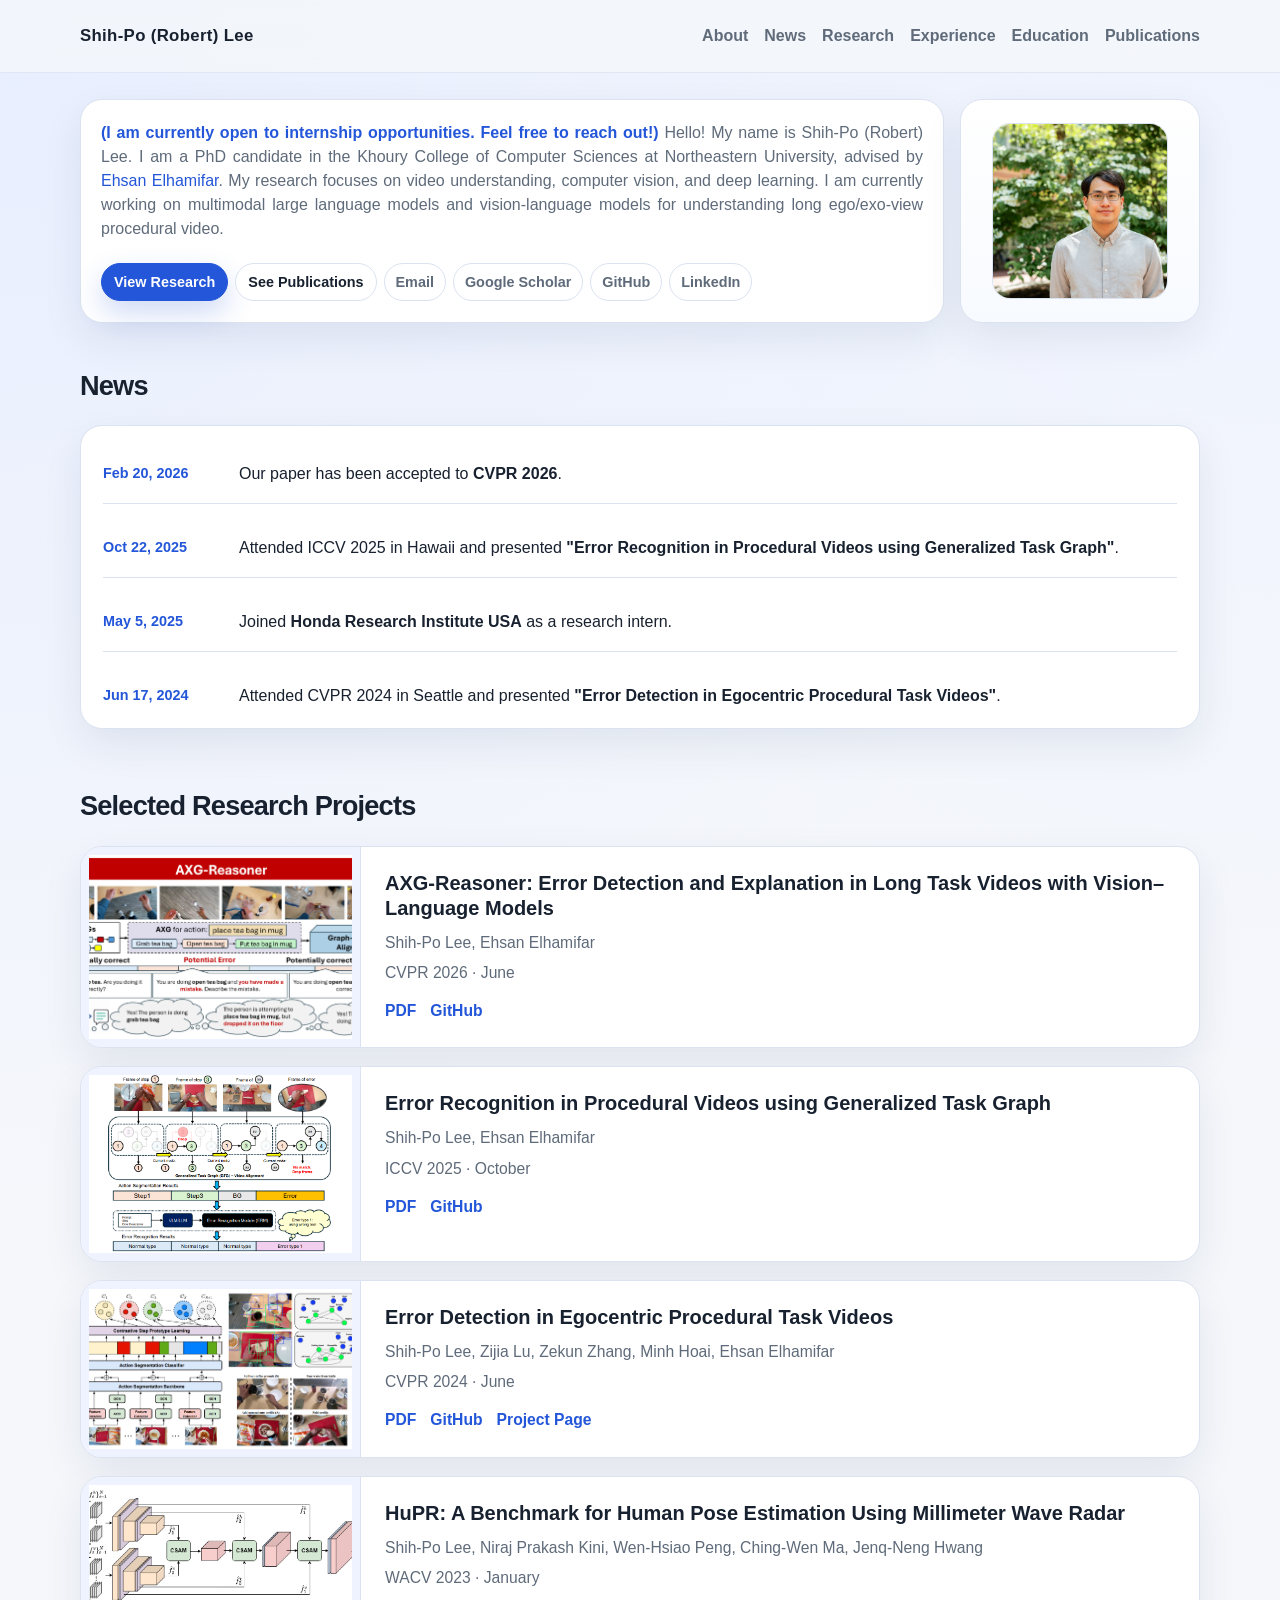
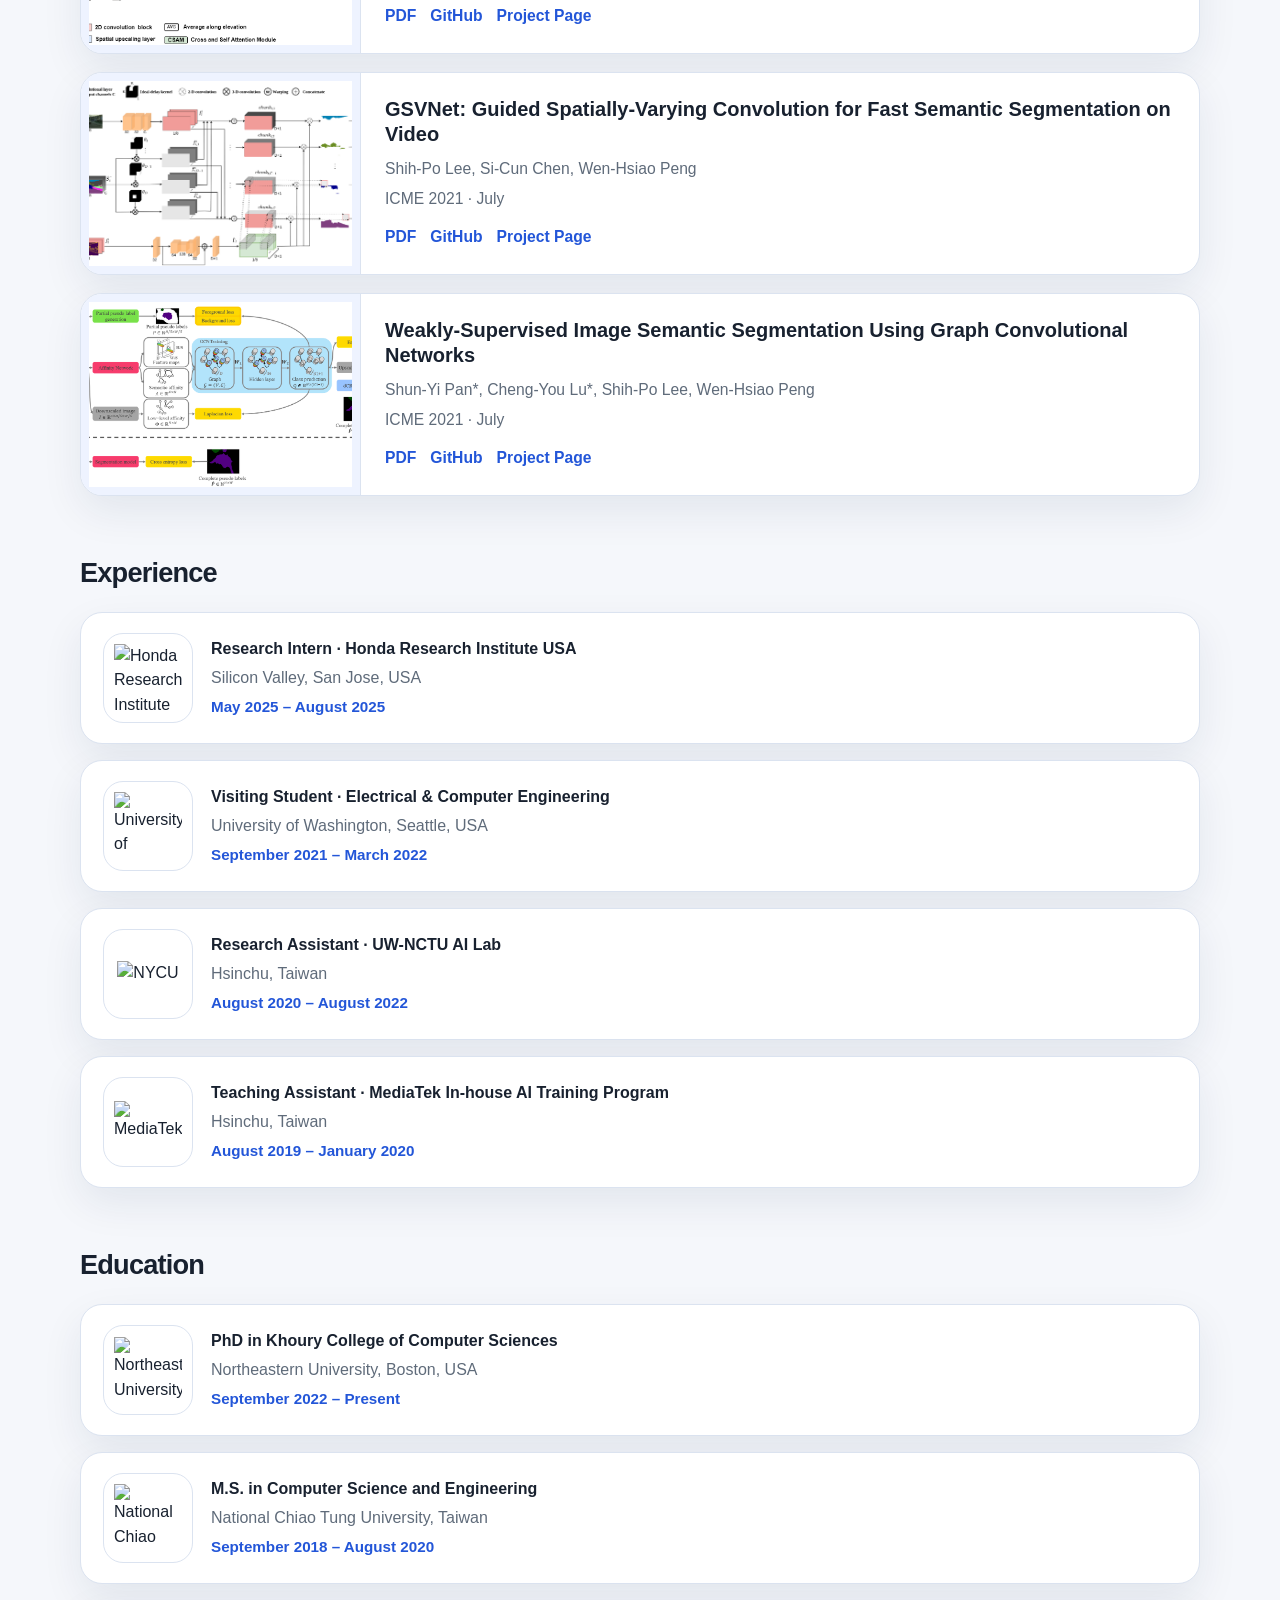
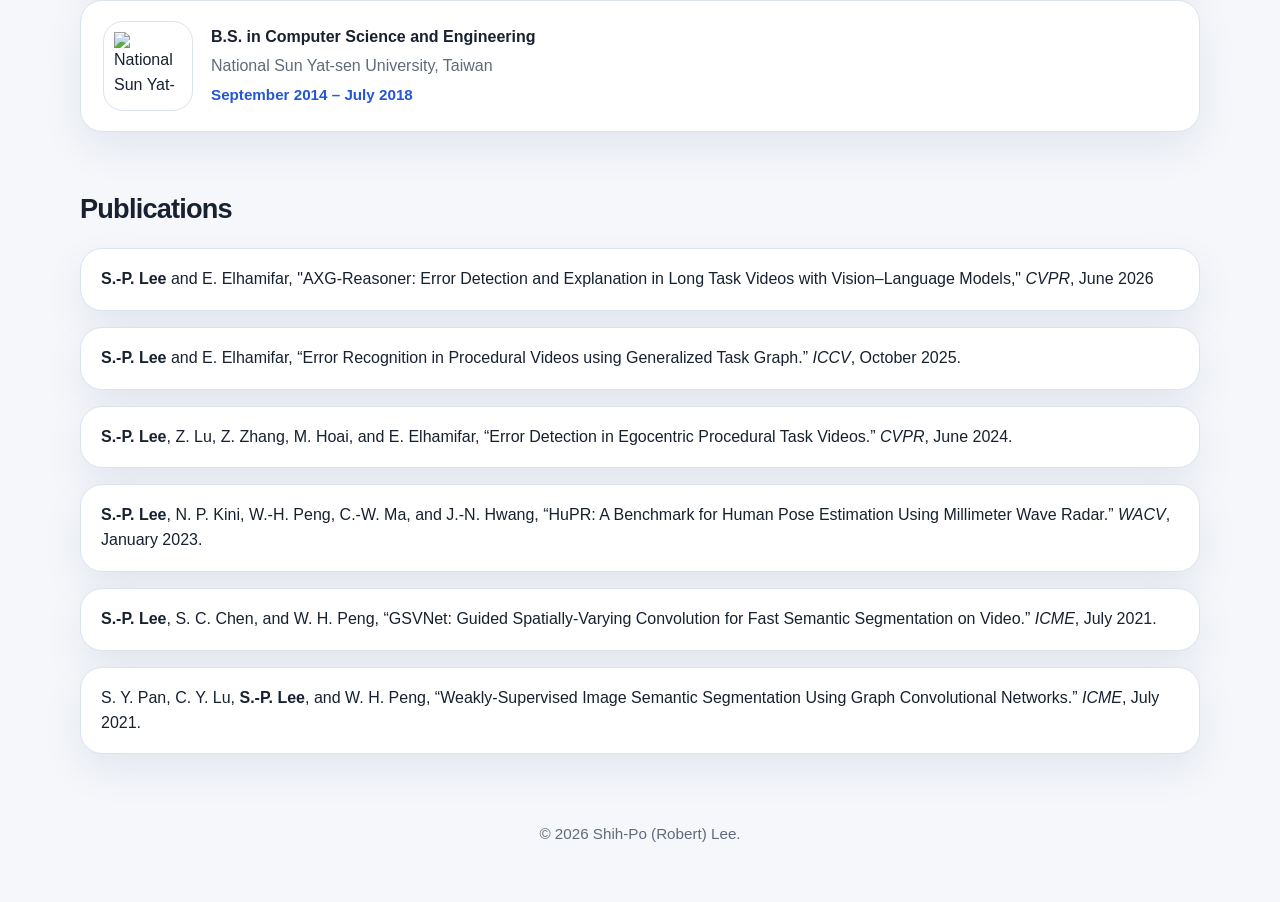
==== index.html @ df0412a2 "update" ====
<!DOCTYPE html>
<html lang="en">
<head>
  <meta charset="UTF-8" />
  <meta name="viewport" content="width=device-width, initial-scale=1.0" />
  <title>Shih-Po (Robert) Lee</title>
  <style>
    :root {
      --bg: #f5f7fb;
      --surface: #ffffff;
      --surface-2: #f0f4ff;
      --text: #18212f;
      --muted: #5f6b7a;
      --accent: #2356d8;
      --accent-soft: #dfe8ff;
      --border: #dbe3f0;
      --shadow: 0 16px 40px rgba(15, 37, 78, 0.08);
      --radius: 22px;
      --maxw: 1120px;
    }

    * { box-sizing: border-box; }

    html {
      scroll-behavior: smooth;
    }

    body {
      margin: 0;
      font-family: Inter, "Segoe UI", Roboto, Helvetica, Arial, sans-serif;
      color: var(--text);
      background:
        radial-gradient(circle at top left, #e7eeff 0, transparent 28%),
        radial-gradient(circle at top right, #eef3ff 0, transparent 25%),
        var(--bg);
      line-height: 1.55;
    }

    a {
      color: var(--accent);
      text-decoration: none;
    }

    a:hover {
      text-decoration: underline;
    }

    img {
      max-width: 100%;
      display: block;
    }

    .container {
      width: min(var(--maxw), calc(100% - 32px));
      margin: 0 auto;
    }

    .topbar {
      position: sticky;
      top: 0;
      z-index: 30;
      backdrop-filter: blur(14px);
      background: rgba(245, 247, 251, 0.82);
      border-bottom: 1px solid rgba(219, 227, 240, 0.8);
    }

    .nav {
      min-height: 72px;
      display: flex;
      align-items: center;
      justify-content: space-between;
      gap: 20px;
    }

    .brand {
      font-weight: 800;
      font-size: 1.05rem;
      letter-spacing: 0.02em;
    }

    .nav-links {
      display: flex;
      flex-wrap: wrap;
      gap: 16px;
    }

    .nav-links a {
      color: var(--muted);
      font-weight: 600;
      padding: 8px 0;
    }

    .hero {
      padding: 26px 0 14px;
    }

    .hero-grid {
      display: grid;
      grid-template-columns: minmax(0, 1fr) 240px;
      gap: 16px;
      align-items: stretch;
    }

    .hero-card,
    .panel,
    .timeline-item,
    .publication-item,
    .project-card {
      background: var(--surface);
      border: 1px solid var(--border);
      border-radius: var(--radius);
      box-shadow: var(--shadow);
    }

    .hero-card {
      padding: 18px 20px;
      min-height: 224px;
    }

    .intro-card {
      display: flex;
      flex-direction: column;
      justify-content: center;
    }

    .eyebrow {
      display: inline-flex;
      align-items: center;
      gap: 8px;
      background: var(--accent-soft);
      color: var(--accent);
      border-radius: 999px;
      padding: 8px 14px;
      font-size: 0.88rem;
      font-weight: 700;
      margin-bottom: 18px;
    }

    h1 {
      margin: 0 0 14px;
      font-size: clamp(2rem, 5vw, 3.4rem);
      line-height: 1.1;
      letter-spacing: -0.04em;
    }

    .subtitle {
      font-size: 1rem;
      color: var(--muted);
      margin: 0 0 12px;
      max-width: none;
      line-height: 1.5;
      text-align: justify;
      text-justify: inter-word;
      hyphens: auto;
    }

    .highlight {
      color: var(--accent);
      font-weight: 700;
    }

    .btn {
      display: inline-flex;
      align-items: center;
      justify-content: center;
      min-height: 36px;
      padding: 7px 12px;
      border-radius: 999px;
      font-size: 0.9rem;
      font-weight: 700;
      border: 1px solid var(--border);
      transition: transform 0.18s ease, box-shadow 0.18s ease;
    }

    .btn:hover {
      transform: translateY(-1px);
      text-decoration: none;
    }

    .btn-primary {
      background: var(--accent);
      color: #fff;
      border-color: var(--accent);
      box-shadow: 0 12px 28px rgba(35, 86, 216, 0.22);
    }

    .btn-secondary {
      background: #fff;
      color: var(--text);
    }

    .contact-row {
      display: flex;
      flex-wrap: wrap;
      align-items: center;
      gap: 7px;
      margin-top: 10px;
    }

    .chip {
      display: inline-flex;
      align-items: center;
      gap: 8px;
      min-height: 36px;
      padding: 7px 11px;
      background: #fff;
      border: 1px solid var(--border);
      border-radius: 999px;
      color: var(--muted);
      font-size: 0.9rem;
      font-weight: 600;
    }

    .profile-card {
      padding: 18px;
      display: flex;
      flex-direction: column;
      align-items: center;
      justify-content: center;
      gap: 0;
      height: 100%;
      background: linear-gradient(180deg, #ffffff 0%, #f7faff 100%);
    }

    .avatar-frame {
      width: 100%;
      max-width: 176px;
      aspect-ratio: 1 / 1;
      overflow: hidden;
      border-radius: 18px;
      border: 1px solid var(--border);
      margin: 0 auto;
      background: var(--surface-2);
    }

    .avatar-frame img {
      width: 100%;
      height: 100%;
      object-fit: cover;
    }

    .quick-facts {
      display: grid;
      grid-template-columns: 1fr 1fr;
      gap: 12px;
    }

    .fact {
      padding: 14px;
      border-radius: 16px;
      background: #fff;
      border: 1px solid var(--border);
      grid-column: span 2;
    }

    .fact-label {
      font-size: 0.8rem;
      text-transform: uppercase;
      letter-spacing: 0.08em;
      color: var(--muted);
      margin-bottom: 4px;
    }

    .fact-value {
      font-size: 0.98rem;
      font-weight: 700;
    }

    section {
      padding: 28px 0;
    }

    .section-head {
      display: flex;
      align-items: end;
      justify-content: space-between;
      gap: 18px;
      margin-bottom: 18px;
    }

    .section-head h2 {
      margin: 0;
      font-size: 1.7rem;
      letter-spacing: -0.03em;
    }

    .section-head p {
      margin: 6px 0 0;
      color: var(--muted);
    }

    .news-grid,
    .publication-list,
    .timeline {
      display: grid;
      gap: 16px;
    }

    .panel {
      padding: 20px 22px;
    }

    .news-item {
      display: grid;
      grid-template-columns: 120px 1fr;
      gap: 16px;
      align-items: start;
      padding: 16px 0;
      border-bottom: 1px solid var(--border);
    }

    .news-item:last-child {
      border-bottom: none;
      padding-bottom: 0;
    }

    .news-date {
      font-size: 0.9rem;
      font-weight: 800;
      color: var(--accent);
    }

    .news-text {
      color: var(--text);
    }

    .projects {
      display: grid;
      gap: 18px;
    }

    .project-card {
      overflow: hidden;
      display: grid;
      grid-template-columns: 280px 1fr;
    }

    .project-media {
      min-height: 100%;
      background: #eef3ff;
      border-right: 1px solid var(--border);
      padding: 8px;
    }

    .project-media img {
      width: 100%;
      height: 100%;
      object-fit: cover;
    }

    .project-body {
      padding: 24px;
    }

    .project-body h3 {
      margin: 0 0 10px;
      font-size: 1.25rem;
      line-height: 1.25;
    }

    .authors,
    .venue,
    .project-links {
      color: var(--muted);
      font-size: 0.98rem;
    }

    .authors {
      margin-bottom: 6px;
    }

    .venue {
      margin-bottom: 14px;
    }

    .project-links {
      display: flex;
      flex-wrap: wrap;
      gap: 14px;
      font-weight: 700;
    }

    .timeline-item {
      padding: 20px 22px;
      display: grid;
      grid-template-columns: 90px 1fr;
      gap: 18px;
      align-items: center;
    }

    .logo-wrap {
      width: 90px;
      height: 90px;
      border-radius: 20px;
      background: #fff;
      border: 1px solid var(--border);
      display: flex;
      align-items: center;
      justify-content: center;
      overflow: hidden;
      padding: 10px;
    }

    .logo-wrap img {
      max-width: 100%;
      max-height: 100%;
      object-fit: contain;
    }

    .timeline-role {
      font-weight: 800;
      margin-bottom: 4px;
    }

    .timeline-meta {
      color: var(--muted);
      margin-bottom: 4px;
    }

    .timeline-period {
      color: var(--accent);
      font-weight: 700;
      font-size: 0.95rem;
    }

    .publication-item {
      padding: 18px 20px;
    }

    .publication-item strong {
      color: var(--text);
    }

    footer {
      padding: 40px 0 56px;
      color: var(--muted);
      text-align: center;
      font-size: 0.95rem;
    }

    @media (max-width: 900px) {
      .hero-grid,
      .project-card {
        grid-template-columns: 1fr;
      }

      .profile-card {
        width: min(100%, 260px);
        justify-self: center;
      }

      .project-media {
        border-right: none;
        border-bottom: 1px solid var(--border);
        min-height: 220px;
      }
    }

    @media (max-width: 680px) {
      .nav {
        flex-direction: column;
        align-items: flex-start;
        padding: 14px 0;
      }

      .hero-card,
      .panel,
      .project-body,
      .timeline-item,
      .publication-item {
        padding: 18px;
      }

      .profile-card {
        padding: 12px;
      }

      .quick-facts {
        grid-template-columns: 1fr;
      }

      .news-item,
      .timeline-item {
        grid-template-columns: 1fr;
      }

      .logo-wrap {
        width: 76px;
        height: 76px;
      }
    }
  </style>
</head>
<body>
  <header class="topbar">
    <div class="container nav">
      <div class="brand">Shih-Po (Robert) Lee</div>
      <nav class="nav-links">
        <a href="#about">About</a>
        <a href="#news">News</a>
        <a href="#research">Research</a>
        <a href="#experience">Experience</a>
        <a href="#education">Education</a>
        <a href="#publications">Publications</a>
      </nav>
    </div>
  </header>

  <main>
    <section id="about" class="hero">
      <div class="container hero-grid">
        <div class="hero-card intro-card">
          <!-- <div class="eyebrow">PhD Candidate · Northeastern University</div> -->
          <!-- <h1>Video Understanding, Procedural Reasoning, and Vision-Language Learning</h1> -->
          <p class="subtitle">
            <span class="highlight">(I am currently open to internship opportunities. Feel free to reach out!)</span> Hello! My name is Shih-Po (Robert) Lee. I am a PhD candidate in the Khoury College of Computer Sciences at Northeastern University, advised by
            <a href="https://www.khoury.northeastern.edu/home/eelhami/" target="_blank" rel="https://scholar.google.com/citations?user=cpgUf6wAAAAJ&hl=en">Ehsan Elhamifar</a>.
            My research focuses on video understanding, computer vision, and deep learning. I am currently working on multimodal large language models and vision-language models for understanding long ego/exo-view procedural video.
          </p>
          <div class="contact-row">
            <a class="btn btn-primary" href="#research">View Research</a>
            <a class="btn btn-secondary" href="#publications">See Publications</a>
            <a class="chip" href="mailto:lee.shih@northeastern.edu">Email</a>
            <a class="chip" href="https://scholar.google.com.tw/citations?user=evmoWxUAAAAJ&hl=zh-TW" target="_blank" rel="noreferrer">Google Scholar</a>
            <a class="chip" href="https://github.com/robert80203" target="_blank" rel="noreferrer">GitHub</a>
            <a class="chip" href="https://www.linkedin.com/in/shih-po-lee-9554b423a/" target="_blank" rel="noreferrer">LinkedIn</a>
          </div>
        </div>

        <aside class="hero-card profile-card">
          <div class="avatar-frame">
            <img src="figures/img.jpg" alt="Portrait of Shih-Po Lee" />
          </div>
        </aside>
      </div>
    </section>

    <section id="news">
      <div class="container">
        <div class="section-head">
          <div>
            <h2>News</h2>
            <!-- <p>Recent milestones, talks, and research updates.</p> -->
          </div>
        </div>
        <div class="panel news-grid">
          <div class="news-item">
            <div class="news-date">Feb 20, 2026</div>
            <div class="news-text">Our paper has been accepted to <strong>CVPR 2026</strong>.</div>
          </div>
          <div class="news-item">
            <div class="news-date">Oct 22, 2025</div>
            <div class="news-text">Attended ICCV 2025 in Hawaii and presented <strong>"Error Recognition in Procedural Videos using Generalized Task Graph"</strong>.</div>
          </div>
          <div class="news-item">
            <div class="news-date">May 5, 2025</div>
            <div class="news-text">Joined <strong>Honda Research Institute USA</strong> as a research intern.</div>
          </div>
          <div class="news-item">
            <div class="news-date">Jun 17, 2024</div>
            <div class="news-text">Attended CVPR 2024 in Seattle and presented <strong>"Error Detection in Egocentric Procedural Task Videos"</strong>.</div>
          </div>
        </div>
      </div>
    </section>

    <section id="research">
      <div class="container">
        <div class="section-head">
          <div>
            <h2>Selected Research Projects</h2>
            <!-- <p>A cleaner card-based layout that gives each project more visual hierarchy.</p> -->
          </div>
        </div>

        <div class="projects">
          <article class="project-card">
            <div class="project-media"><img src="figures/AXG-Reasoner.png" alt="AXG-Reasoner teaser" /></div>
            <div class="project-body">
              <h3>AXG-Reasoner: Error Detection and Explanation in Long Task Videos with Vision–Language Models</h3>
              <div class="authors">Shih-Po Lee, Ehsan Elhamifar</div>
              <div class="venue">CVPR 2026 · June</div>
              <div class="project-links">
                <a href="#" target="_blank" rel="noreferrer">PDF</a>
                <a href="#" target="_blank" rel="https://github.com/robert80203/AXG-Reasoner">GitHub</a>
              </div>
            </div>
          </article>
          <article class="project-card">
            <div class="project-media"><img src="figures/GTG2Vid.png" alt="GTG2Vid teaser" /></div>
            <div class="project-body">
              <h3>Error Recognition in Procedural Videos using Generalized Task Graph</h3>
              <div class="authors">Shih-Po Lee, Ehsan Elhamifar</div>
              <div class="venue">ICCV 2025 · October</div>
              <div class="project-links">
                <a href="https://openaccess.thecvf.com/content/ICCV2025/papers/Lee_Error_Recognition_in_Procedural_Videos_using_Generalized_Task_Graph_ICCV_2025_paper.pdf" target="_blank" rel="noreferrer">PDF</a>
                <a href="https://github.com/robert80203/GTG2Vid" target="_blank" rel="noreferrer">GitHub</a>
              </div>
            </div>
          </article>

          <article class="project-card">
            <div class="project-media"><img src="figures/EgoPER.png" alt="EgoPER teaser" /></div>
            <div class="project-body">
              <h3>Error Detection in Egocentric Procedural Task Videos</h3>
              <div class="authors">Shih-Po Lee, Zijia Lu, Zekun Zhang, Minh Hoai, Ehsan Elhamifar</div>
              <div class="venue">CVPR 2024 · June</div>
              <div class="project-links">
                <a href="https://openaccess.thecvf.com/content/CVPR2024/papers/Lee_Error_Detection_in_Egocentric_Procedural_Task_Videos_CVPR_2024_paper.pdf" target="_blank" rel="noreferrer">PDF</a>
                <a href="https://github.com/robert80203/EgoPER_official" target="_blank" rel="noreferrer">GitHub</a>
                <a href="https://www.khoury.northeastern.edu/home/eelhami/egoper.htm" target="_blank" rel="noreferrer">Project Page</a>
              </div>
            </div>
          </article>

          <article class="project-card">
            <div class="project-media"><img src="figures/mmWave_model.png" alt="HuPR teaser" /></div>
            <div class="project-body">
              <h3>HuPR: A Benchmark for Human Pose Estimation Using Millimeter Wave Radar</h3>
              <div class="authors">Shih-Po Lee, Niraj Prakash Kini, Wen-Hsiao Peng, Ching-Wen Ma, Jenq-Neng Hwang</div>
              <div class="venue">WACV 2023 · January</div>
              <div class="project-links">
                <a href="https://arxiv.org/abs/2210.12564" target="_blank" rel="noreferrer">PDF</a>
                <a href="https://github.com/robert80203/HuPR-A-Benchmark-for-Human-Pose-Estimation-Using-Millimeter-Wave-Radar" target="_blank" rel="noreferrer">GitHub</a>
                <a href="https://mapl.cs.nycu.edu.tw/HuPR/" target="_blank" rel="noreferrer">Project Page</a>
              </div>
            </div>
          </article>

          <article class="project-card">
            <div class="project-media"><img src="figures/GSVNet.png" alt="GSVNet teaser" /></div>
            <div class="project-body">
              <h3>GSVNet: Guided Spatially-Varying Convolution for Fast Semantic Segmentation on Video</h3>
              <div class="authors">Shih-Po Lee, Si-Cun Chen, Wen-Hsiao Peng</div>
              <div class="venue">ICME 2021 · July</div>
              <div class="project-links">
                <a href="https://arxiv.org/abs/2103.08834" target="_blank" rel="noreferrer">PDF</a>
                <a href="https://github.com/robert80203/GSVNet" target="_blank" rel="noreferrer">GitHub</a>
                <a href="https://mapl.cs.nycu.edu.tw/GSVNet/" target="_blank" rel="noreferrer">Project Page</a>
              </div>
            </div>
          </article>

          <article class="project-card">
            <div class="project-media"><img src="figures/WSGCN.png" alt="WSGCN teaser" /></div>
            <div class="project-body">
              <h3>Weakly-Supervised Image Semantic Segmentation Using Graph Convolutional Networks</h3>
              <div class="authors">Shun-Yi Pan*, Cheng-You Lu*, Shih-Po Lee, Wen-Hsiao Peng</div>
              <div class="venue">ICME 2021 · July</div>
              <div class="project-links">
                <a href="https://arxiv.org/abs/2103.16762" target="_blank" rel="noreferrer">PDF</a>
                <a href="https://github.com/Xavier-Pan/WSGCN" target="_blank" rel="noreferrer">GitHub</a>
                <a href="https://mapl.cs.nycu.edu.tw/WSGCN/" target="_blank" rel="noreferrer">Project Page</a>
              </div>
            </div>
          </article>
        </div>
      </div>
    </section>

    <section id="experience">
      <div class="container">
        <div class="section-head">
          <div>
            <h2>Experience</h2>
            <!-- <p>A timeline-style structure is easier to scan than a dense table.</p> -->
          </div>
        </div>
        <div class="timeline">
          <div class="timeline-item">
            <div class="logo-wrap"><img src="https://usa.honda-ri.com/o/liferay-hri-theme/images/honda-main-logo.png" alt="Honda Research Institute" /></div>
            <div>
              <div class="timeline-role">Research Intern · Honda Research Institute USA</div>
              <div class="timeline-meta">Silicon Valley, San Jose, USA</div>
              <div class="timeline-period">May 2025 – August 2025</div>
            </div>
          </div>
          <div class="timeline-item">
            <div class="logo-wrap"><img src="https://uw-s3-cdn.s3.us-west-2.amazonaws.com/wp-content/uploads/sites/230/2023/04/02134421/Signature_Stacked_Purple_Hex.png" alt="University of Washington" /></div>
            <div>
              <div class="timeline-role">Visiting Student · Electrical &amp; Computer Engineering</div>
              <div class="timeline-meta">University of Washington, Seattle, USA</div>
              <div class="timeline-period">September 2021 – March 2022</div>
            </div>
          </div>
          <div class="timeline-item">
            <div class="logo-wrap"><img src="https://www.nycu.edu.tw/userfiles/nycuch/images/20230915165412300.png" alt="NYCU" /></div>
            <div>
              <div class="timeline-role">Research Assistant · UW-NCTU AI Lab</div>
              <div class="timeline-meta">Hsinchu, Taiwan</div>
              <div class="timeline-period">August 2020 – August 2022</div>
            </div>
          </div>
          <div class="timeline-item">
            <div class="logo-wrap"><img src="https://cdn-www.mediatek.com/page/PRIMARY-MASTER-LOGO_EN_CMYK_ORANGE.png" alt="MediaTek" /></div>
            <div>
              <div class="timeline-role">Teaching Assistant · MediaTek In-house AI Training Program</div>
              <div class="timeline-meta">Hsinchu, Taiwan</div>
              <div class="timeline-period">August 2019 – January 2020</div>
            </div>
          </div>
        </div>
      </div>
    </section>

    <section id="education">
      <div class="container">
        <div class="section-head">
          <div>
            <h2>Education</h2>
            <!-- <p>Consistent card styling keeps the page visually unified.</p> -->
          </div>
        </div>
        <div class="timeline">
          <div class="timeline-item">
            <div class="logo-wrap"><img src="https://brand.northeastern.edu/wp-content/uploads/2022/06/ac-grid-4-red-1.svg" alt="Northeastern University" /></div>
            <div>
              <div class="timeline-role">PhD in Khoury College of Computer Sciences</div>
              <div class="timeline-meta">Northeastern University, Boston, USA</div>
              <div class="timeline-period">September 2022 – Present</div>
            </div>
          </div>
          <div class="timeline-item">
            <div class="logo-wrap"><img src="https://www.nycu.edu.tw/userfiles/nycuch/images/20230915165412300.png" alt="National Chiao Tung University" /></div>
            <div>
              <div class="timeline-role">M.S. in Computer Science and Engineering</div>
              <div class="timeline-meta">National Chiao Tung University, Taiwan</div>
              <div class="timeline-period">September 2018 – August 2020</div>
            </div>
          </div>
          <div class="timeline-item">
            <div class="logo-wrap"><img src="https://www.nsysu.edu.tw/var/file/0/1000/img/80/213315840.svg" alt="National Sun Yat-sen University" /></div>
            <div>
              <div class="timeline-role">B.S. in Computer Science and Engineering</div>
              <div class="timeline-meta">National Sun Yat-sen University, Taiwan</div>
              <div class="timeline-period">September 2014 – July 2018</div>
            </div>
          </div>
        </div>
      </div>
    </section>

    <section id="publications">
      <div class="container">
        <div class="section-head">
          <div>
            <h2>Publications</h2>
            <!-- <p>A publication list with card separation improves readability.</p> -->
          </div>
        </div>
        <div class="publication-list">
          <div class="publication-item"><strong>S.-P. Lee</strong> and E. Elhamifar, "AXG-Reasoner: Error Detection and Explanation in Long Task Videos with Vision–Language Models," <em>CVPR</em>, June 2026</div>
          <div class="publication-item"><strong>S.-P. Lee</strong> and E. Elhamifar, “Error Recognition in Procedural Videos using Generalized Task Graph.” <em>ICCV</em>, October 2025.</div>
          <div class="publication-item"><strong>S.-P. Lee</strong>, Z. Lu, Z. Zhang, M. Hoai, and E. Elhamifar, “Error Detection in Egocentric Procedural Task Videos.” <em>CVPR</em>, June 2024.</div>
          <div class="publication-item"><strong>S.-P. Lee</strong>, N. P. Kini, W.-H. Peng, C.-W. Ma, and J.-N. Hwang, “HuPR: A Benchmark for Human Pose Estimation Using Millimeter Wave Radar.” <em>WACV</em>, January 2023.</div>
          <div class="publication-item"><strong>S.-P. Lee</strong>, S. C. Chen, and W. H. Peng, “GSVNet: Guided Spatially-Varying Convolution for Fast Semantic Segmentation on Video.” <em>ICME</em>, July 2021.</div>
          <div class="publication-item">S. Y. Pan, C. Y. Lu, <strong>S.-P. Lee</strong>, and W. H. Peng, “Weakly-Supervised Image Semantic Segmentation Using Graph Convolutional Networks.” <em>ICME</em>, July 2021.</div>
        </div>
      </div>
    </section>
  </main>

  <footer>
    © 2026 Shih-Po (Robert) Lee.
  </footer>
</body>
</html>
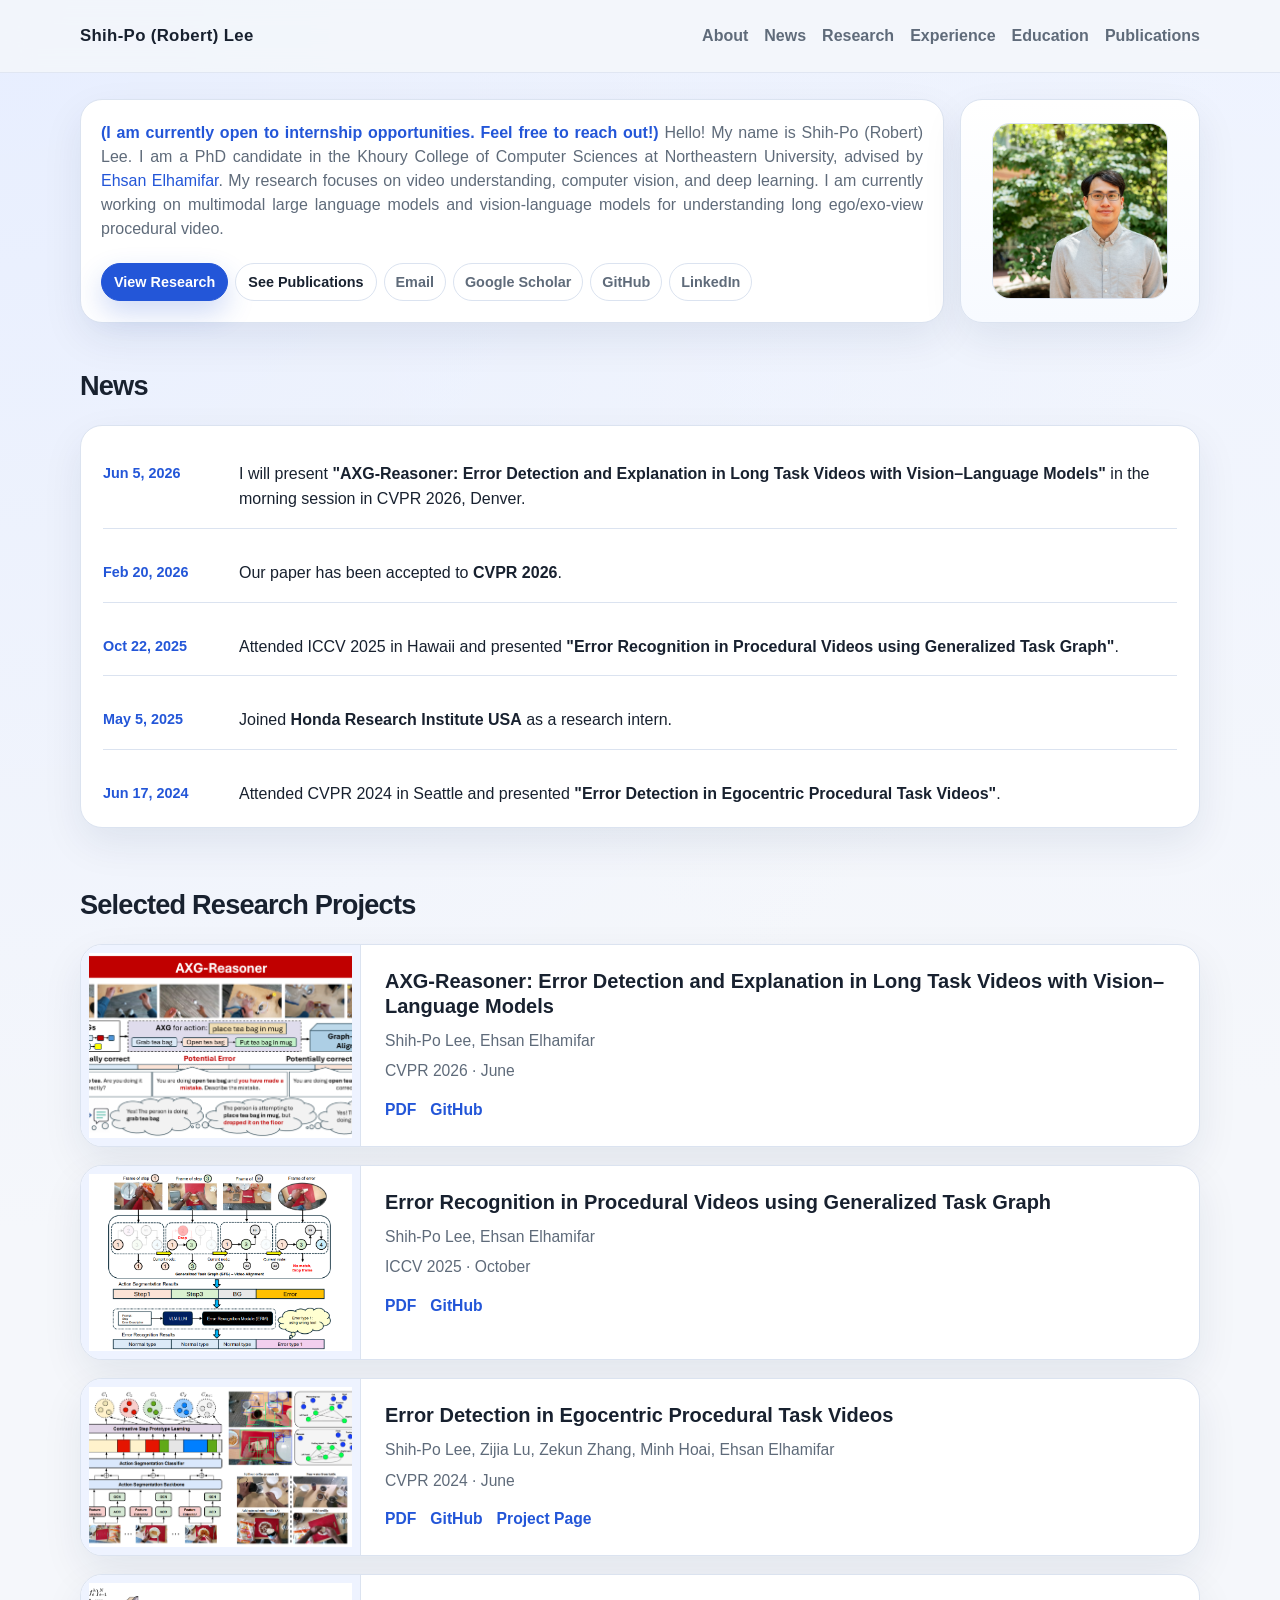
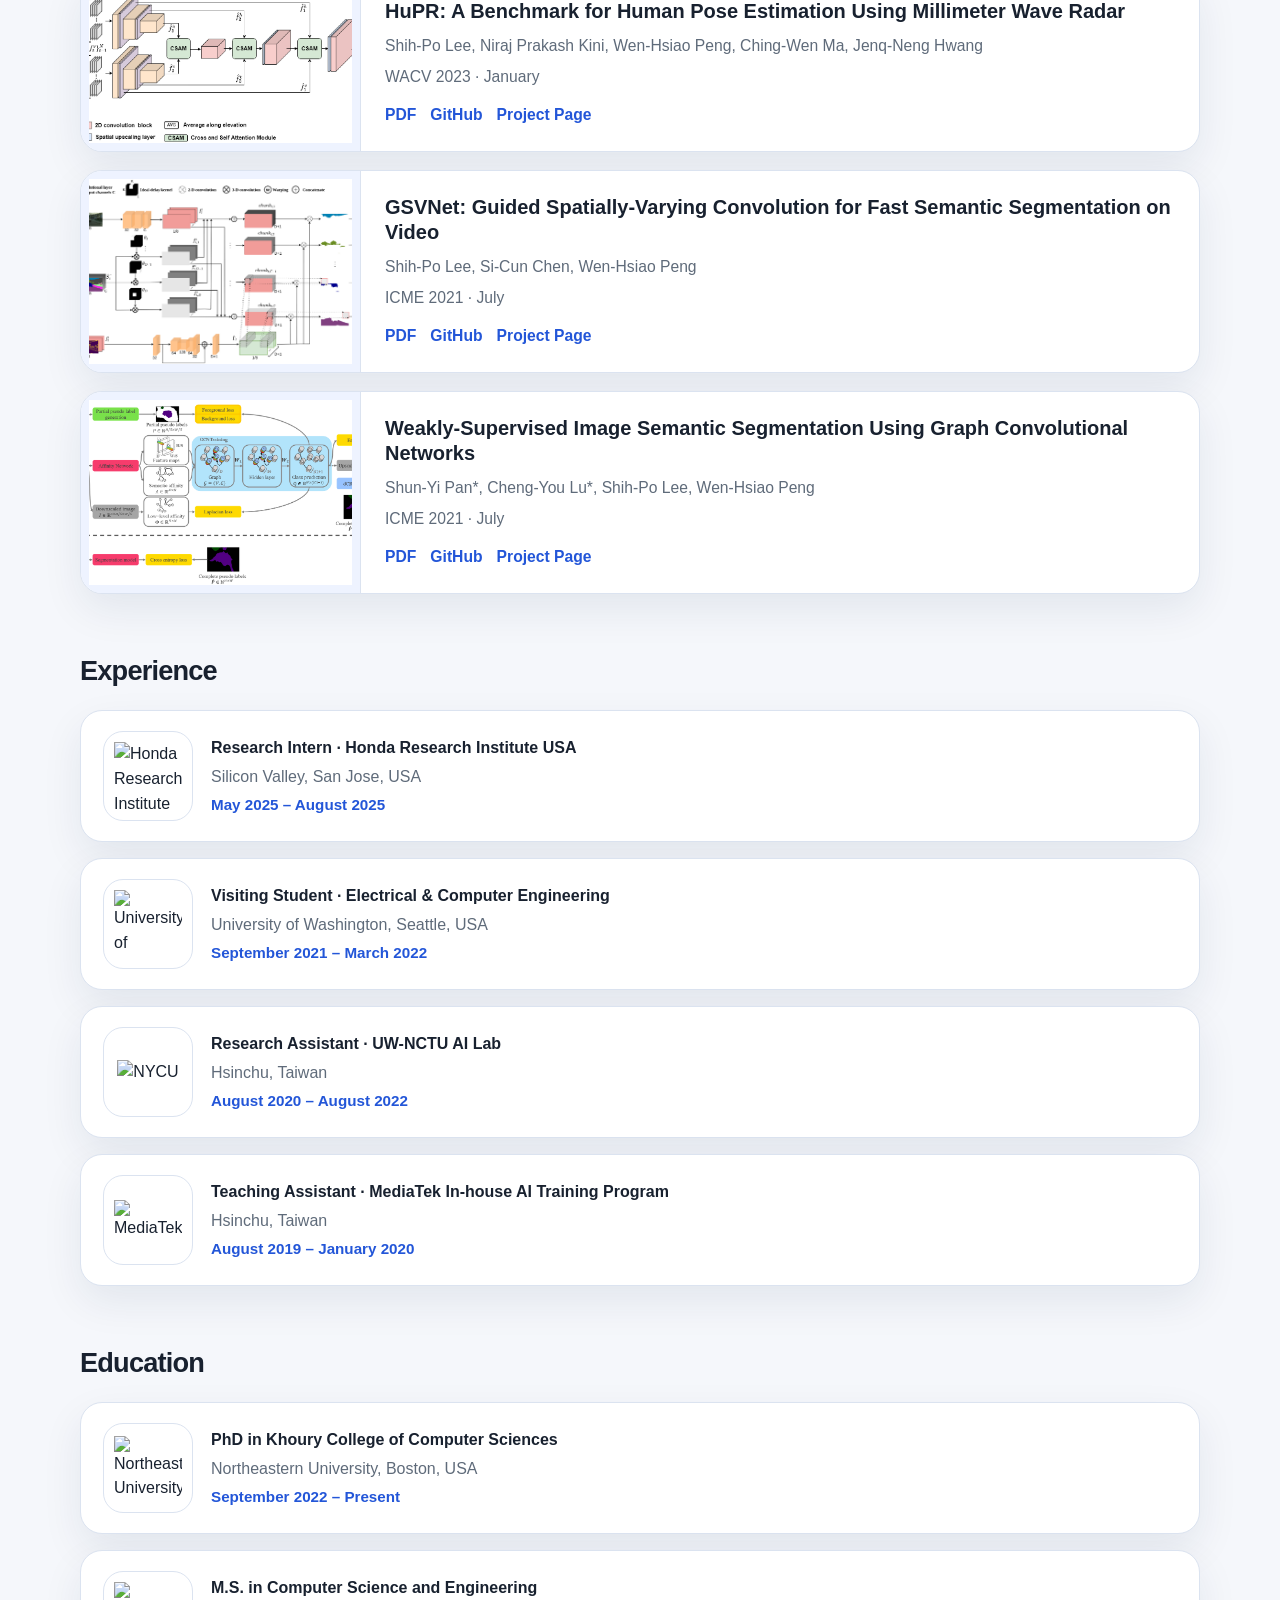
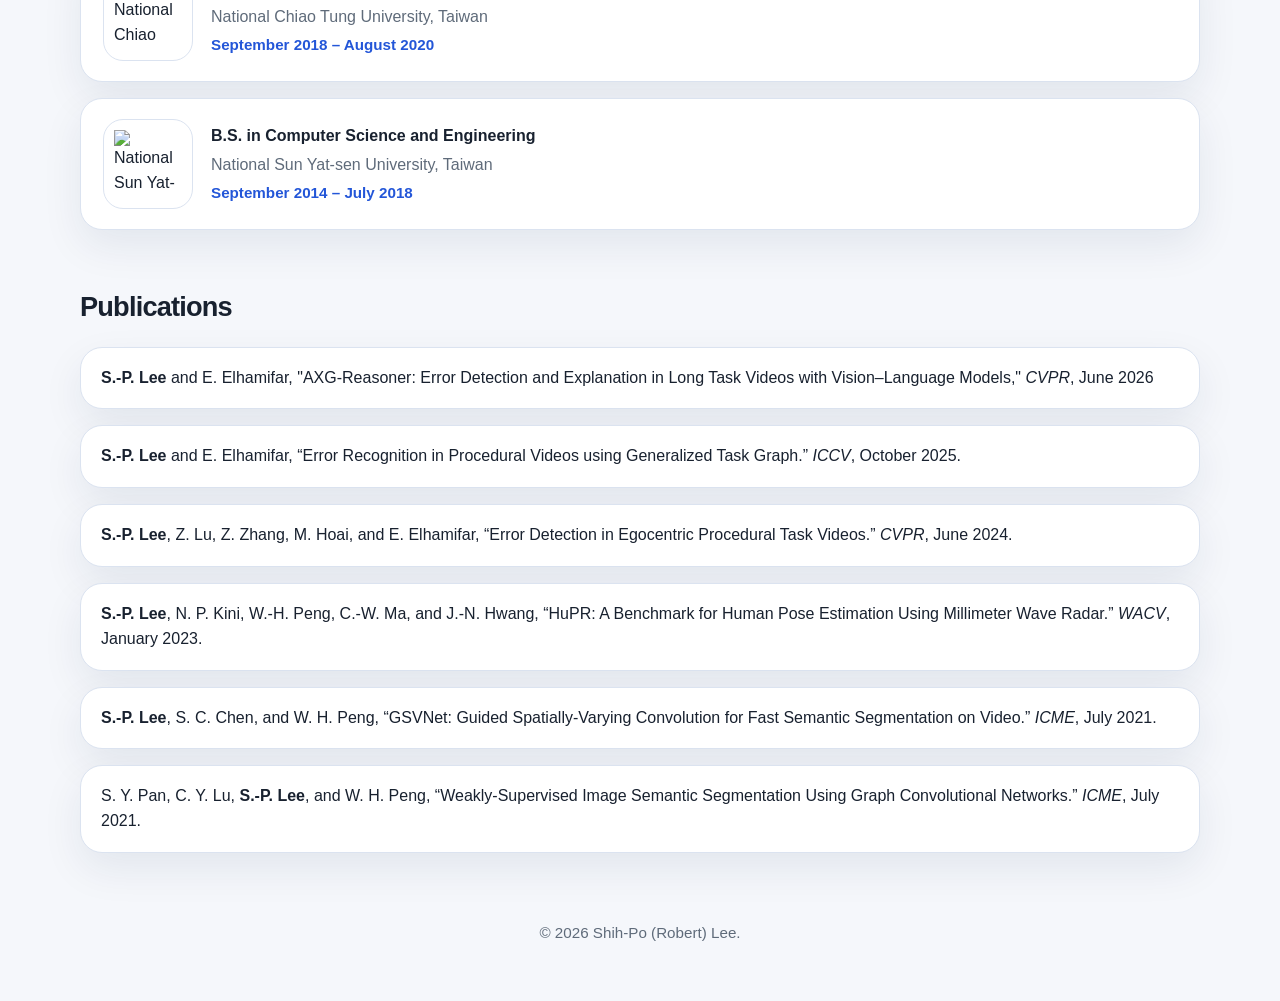
==== commit 47075b7d: "update" ====
--- a/index.html
+++ b/index.html
@@ -545,6 +545,10 @@
         </div>
         <div class="panel news-grid">
           <div class="news-item">
+            <div class="news-date">Jun 5, 2026</div>
+            <div class="news-text">I will present <strong>"AXG-Reasoner: Error Detection and Explanation in Long Task Videos with Vision–Language Models"</strong> in the morning session in CVPR 2026, Denver.</div>
+          </div>
+          <div class="news-item">
             <div class="news-date">Feb 20, 2026</div>
             <div class="news-text">Our paper has been accepted to <strong>CVPR 2026</strong>.</div>
           </div>
@@ -582,7 +586,7 @@
               <div class="venue">CVPR 2026 · June</div>
               <div class="project-links">
                 <a href="#" target="_blank" rel="noreferrer">PDF</a>
-                <a href="#" target="_blank" rel="https://github.com/robert80203/AXG-Reasoner">GitHub</a>
+                <a href="https://github.com/robert80203/AXG-Reasoner" target="_blank" rel="noreferrer">GitHub</a>
               </div>
             </div>
           </article>
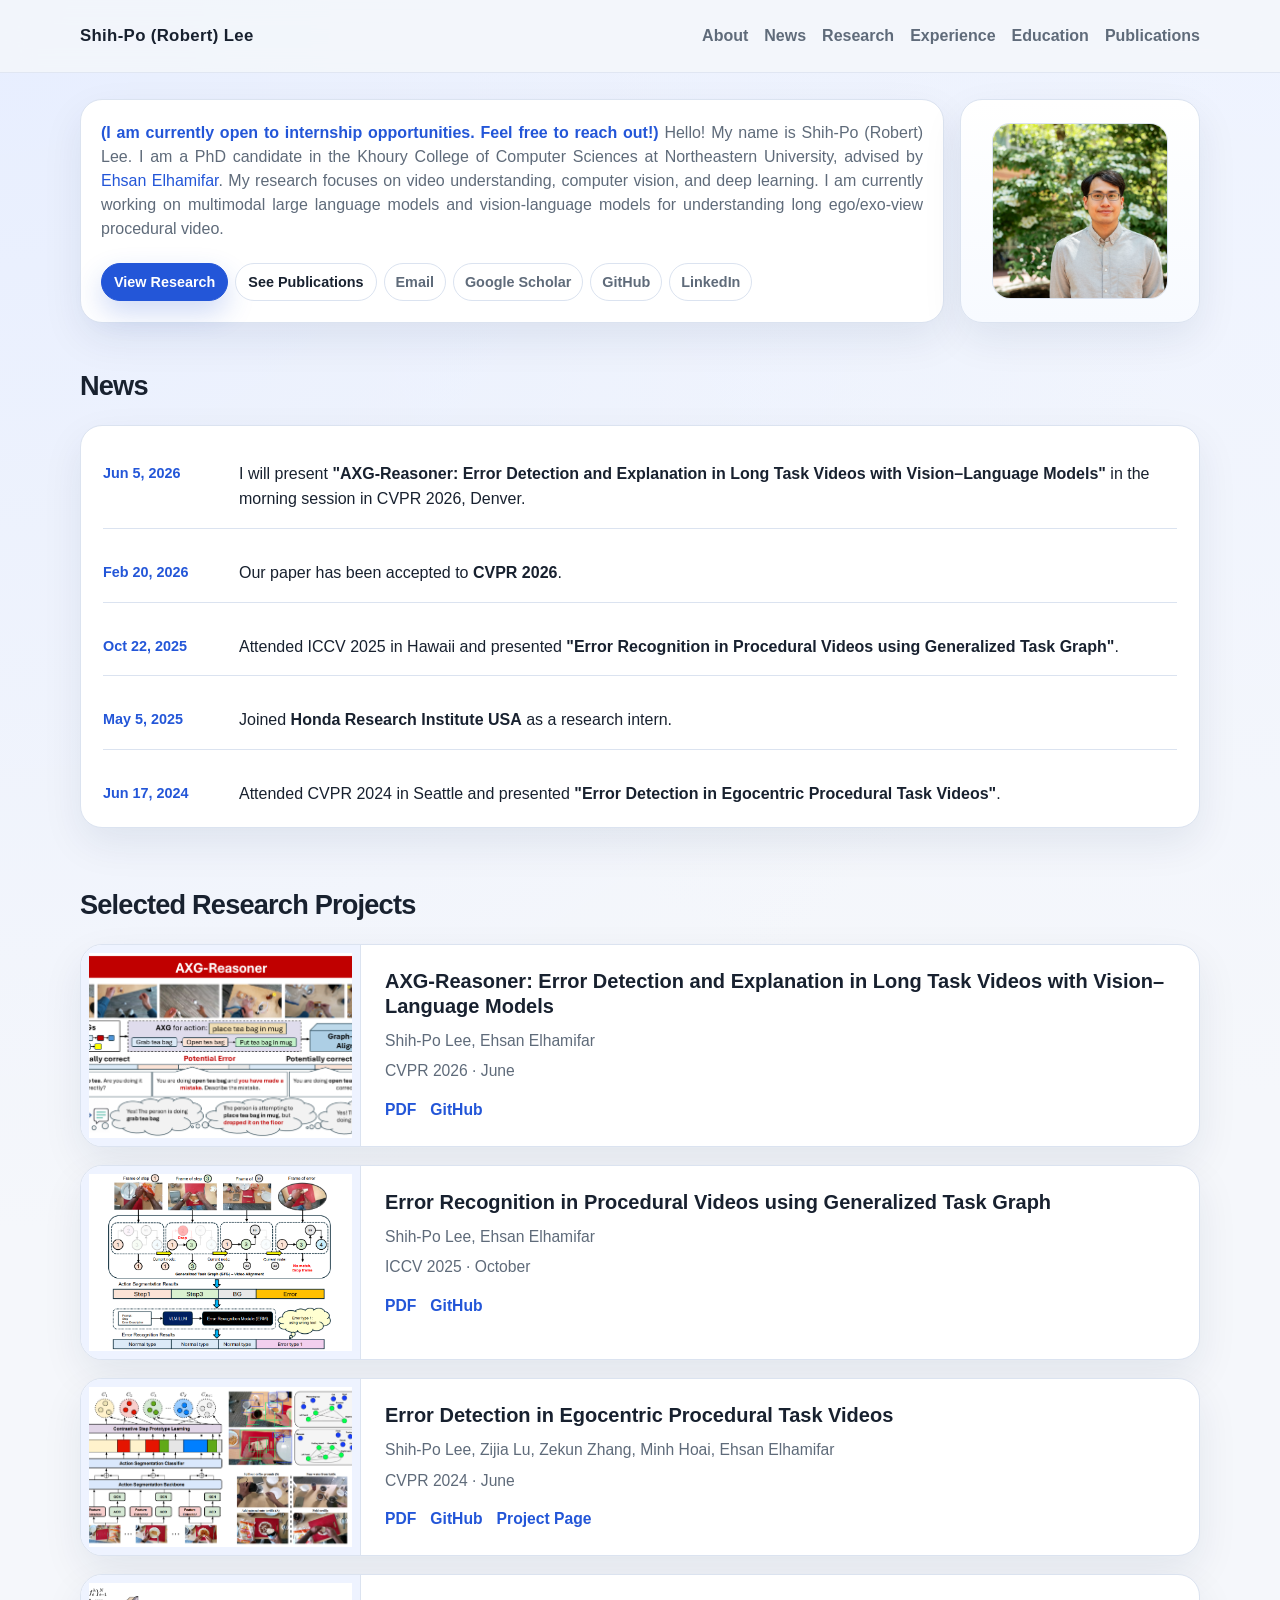
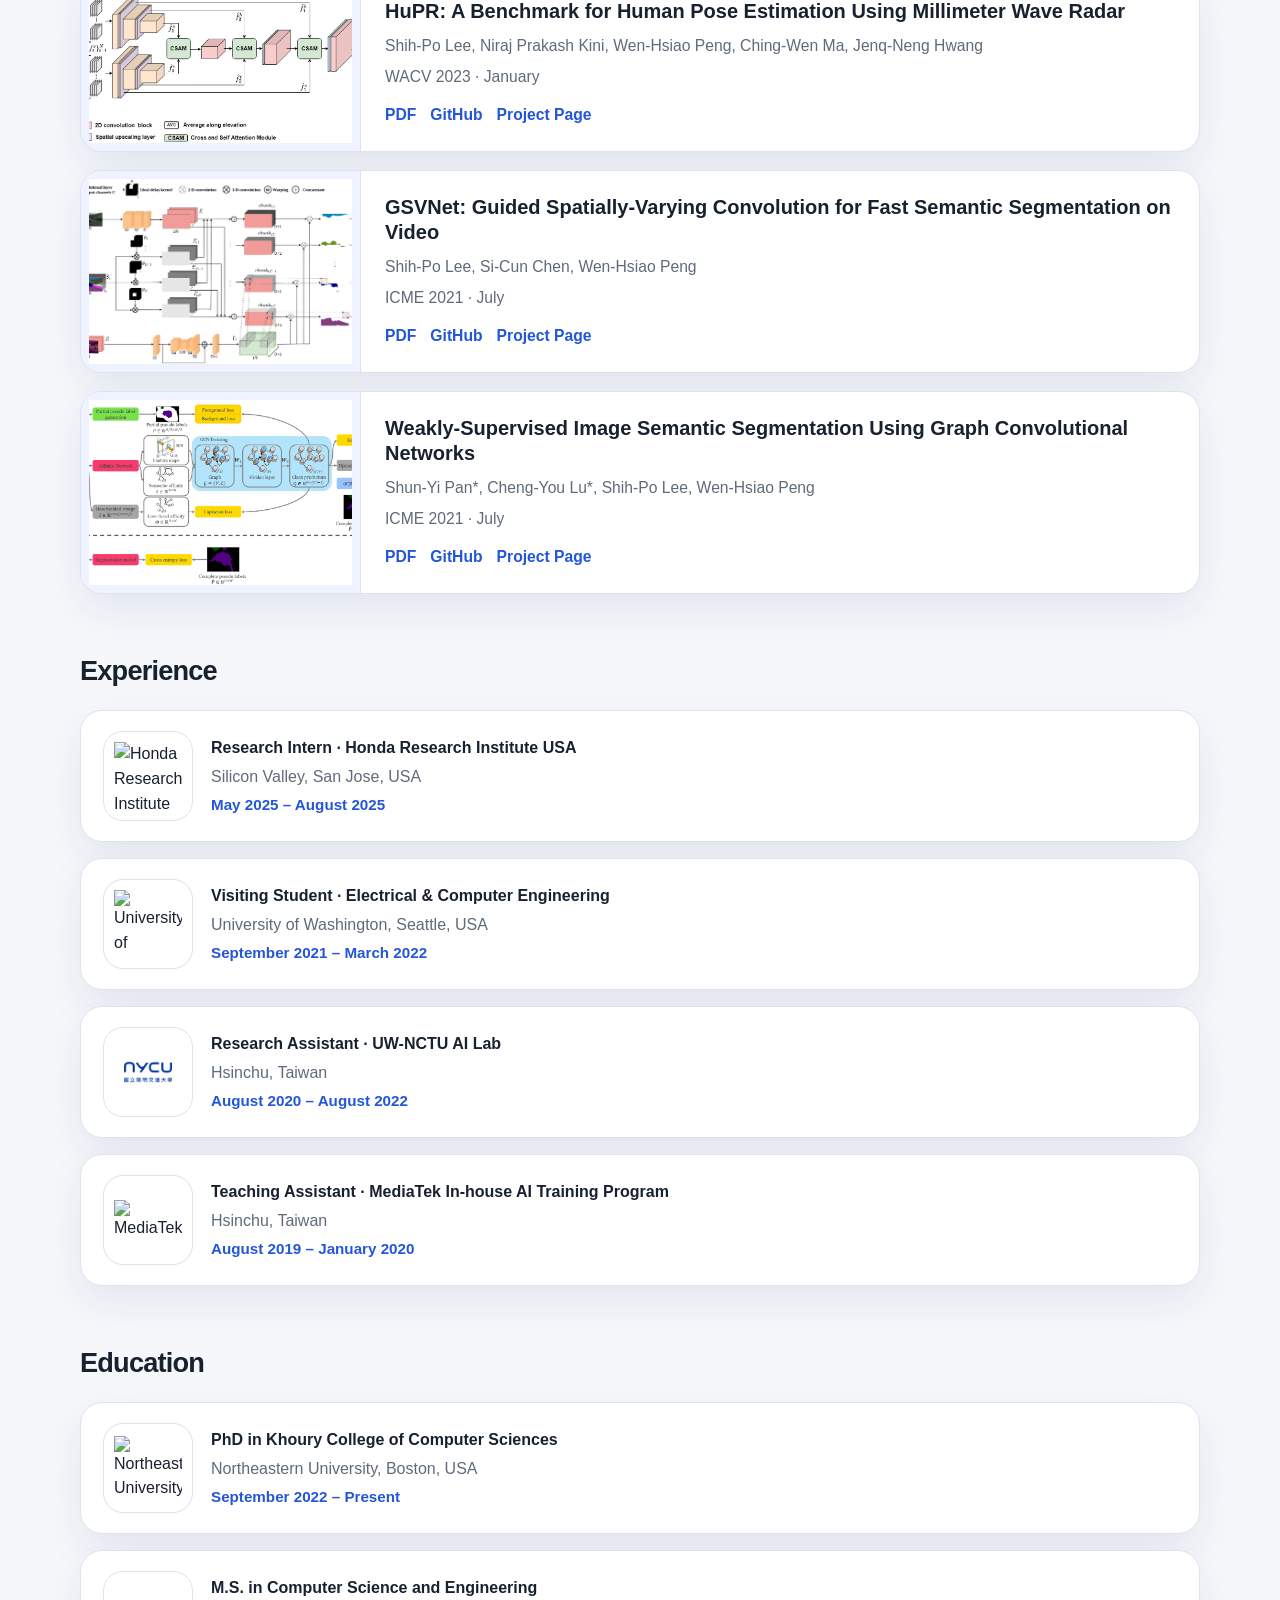
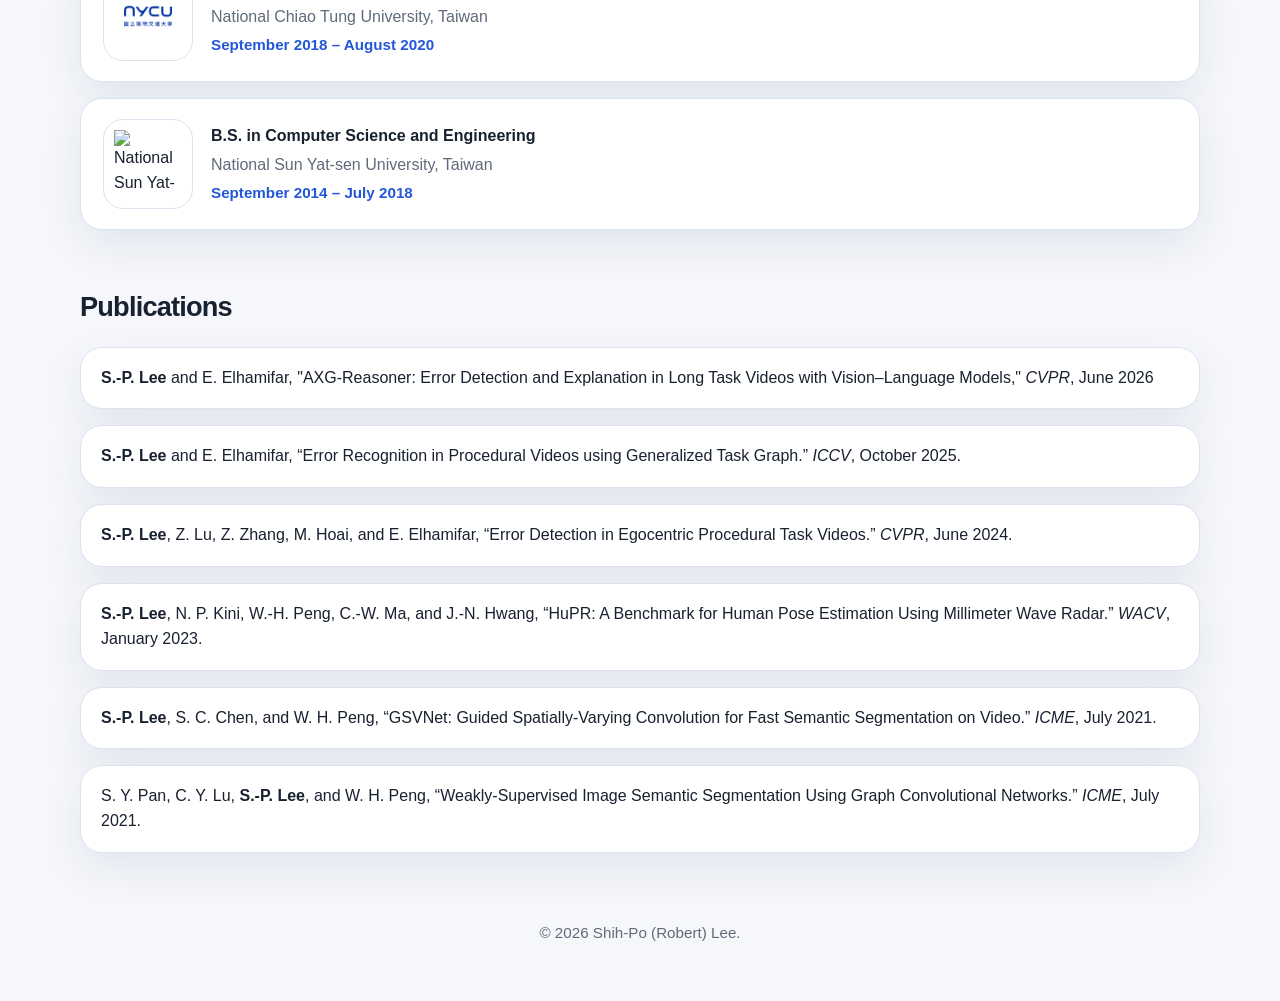
==== commit 7a0bc6b9: "update" ====
--- a/index.html
+++ b/index.html
@@ -585,7 +585,7 @@
               <div class="authors">Shih-Po Lee, Ehsan Elhamifar</div>
               <div class="venue">CVPR 2026 · June</div>
               <div class="project-links">
-                <a href="#" target="_blank" rel="noreferrer">PDF</a>
+                <a href="https://openaccess.thecvf.com/content/CVPR2026/papers/Lee_AXG-Reasoner_Error_Detection_and_Explanation_in_Long_Task_Videos_with_CVPR_2026_paper.pdf" target="_blank" rel="noreferrer">PDF</a>
                 <a href="https://github.com/robert80203/AXG-Reasoner" target="_blank" rel="noreferrer">GitHub</a>
               </div>
             </div>
@@ -688,7 +688,7 @@
             </div>
           </div>
           <div class="timeline-item">
-            <div class="logo-wrap"><img src="https://www.nycu.edu.tw/userfiles/nycuch/images/20230915165412300.png" alt="NYCU" /></div>
+            <div class="logo-wrap"><img src="figures/nycu.png" alt="NYCU" /></div>
             <div>
               <div class="timeline-role">Research Assistant · UW-NCTU AI Lab</div>
               <div class="timeline-meta">Hsinchu, Taiwan</div>
@@ -725,7 +725,7 @@
             </div>
           </div>
           <div class="timeline-item">
-            <div class="logo-wrap"><img src="https://www.nycu.edu.tw/userfiles/nycuch/images/20230915165412300.png" alt="National Chiao Tung University" /></div>
+            <div class="logo-wrap"><img src="figures/nycu.png" alt="National Chiao Tung University"></div>
             <div>
               <div class="timeline-role">M.S. in Computer Science and Engineering</div>
               <div class="timeline-meta">National Chiao Tung University, Taiwan</div>
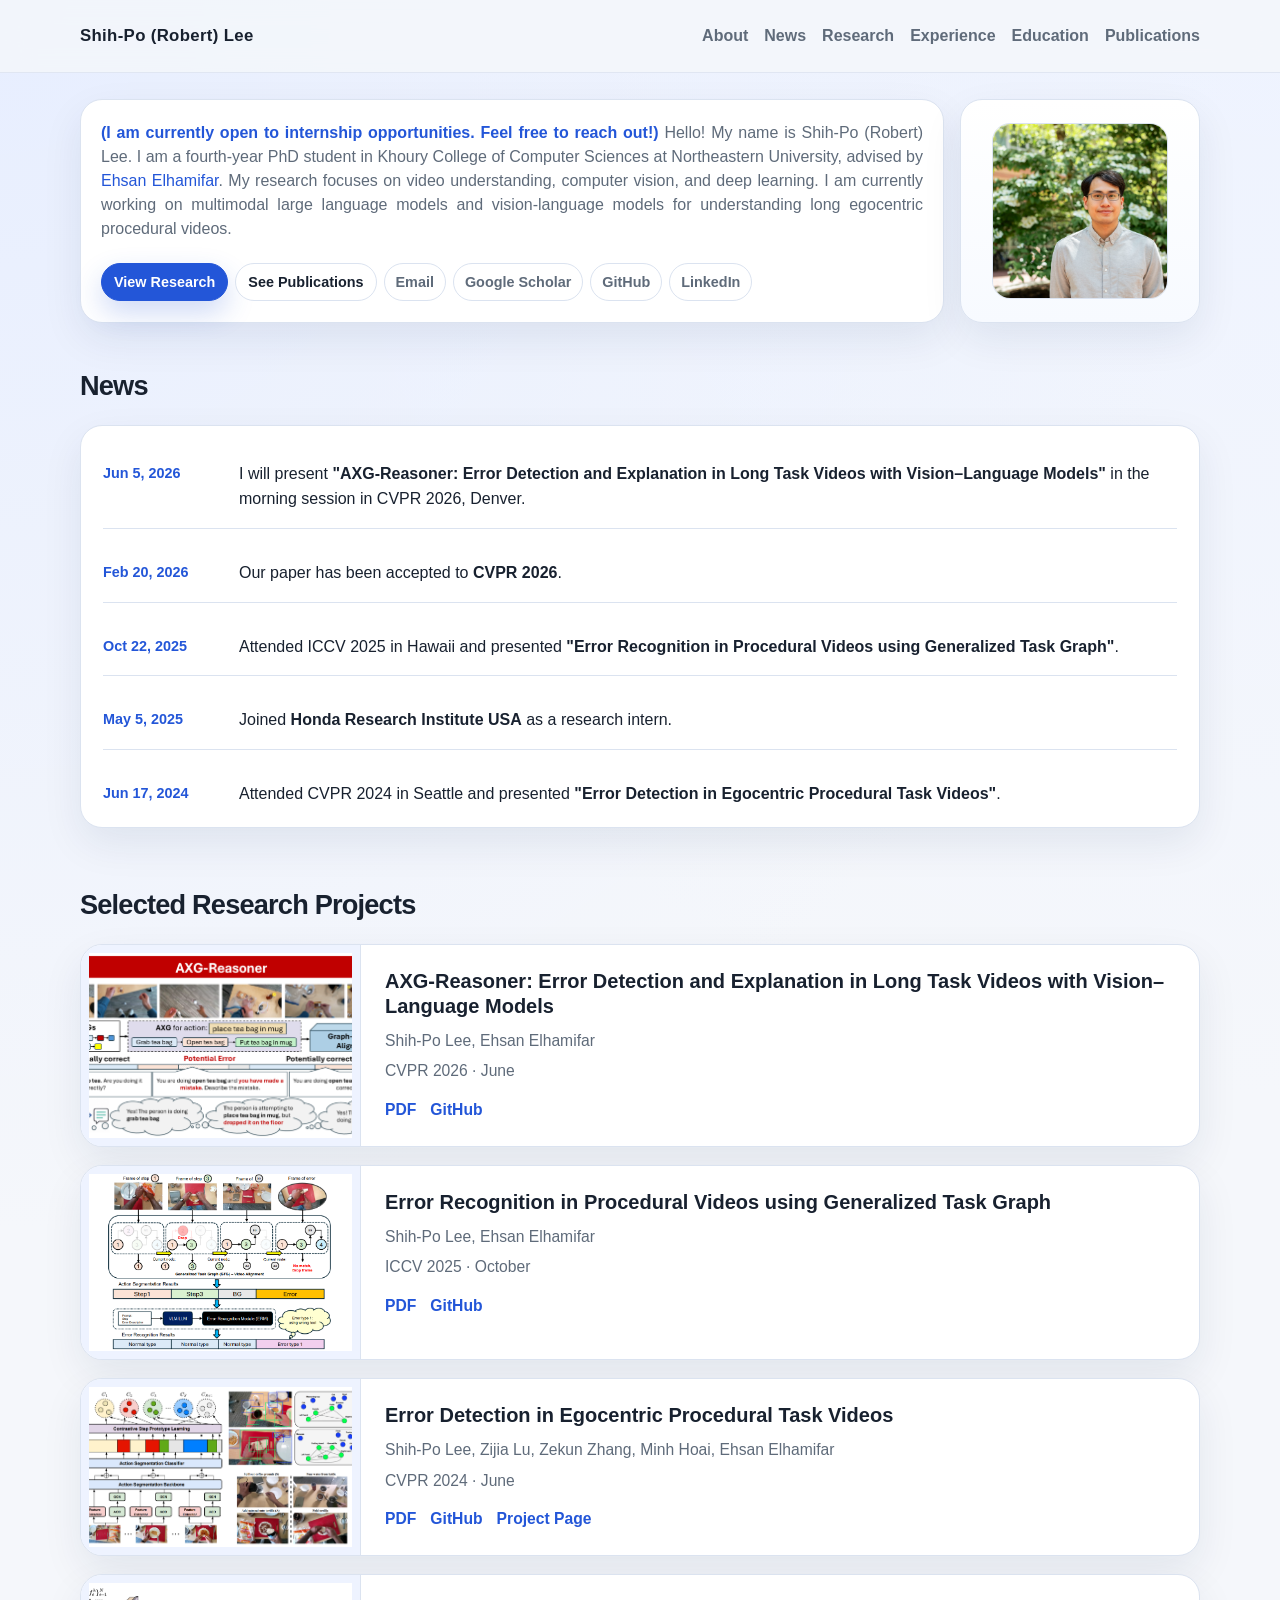
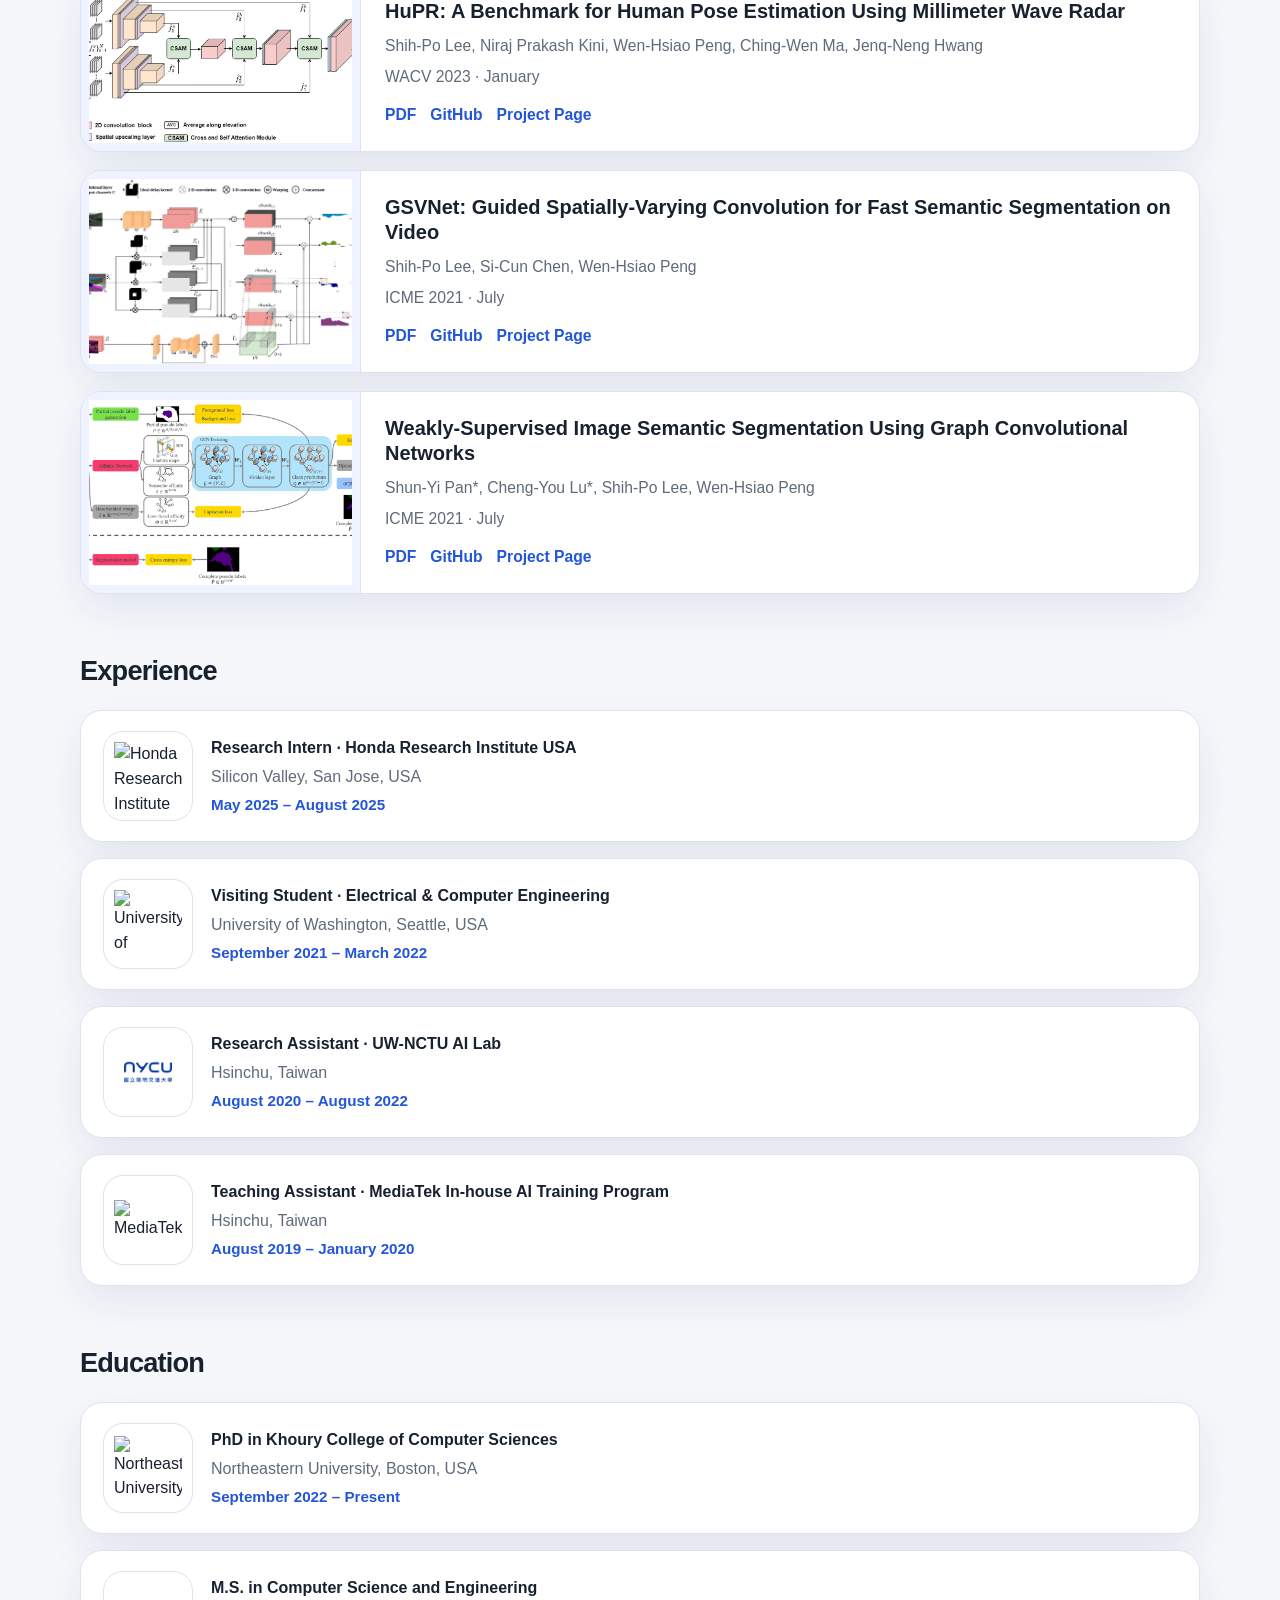
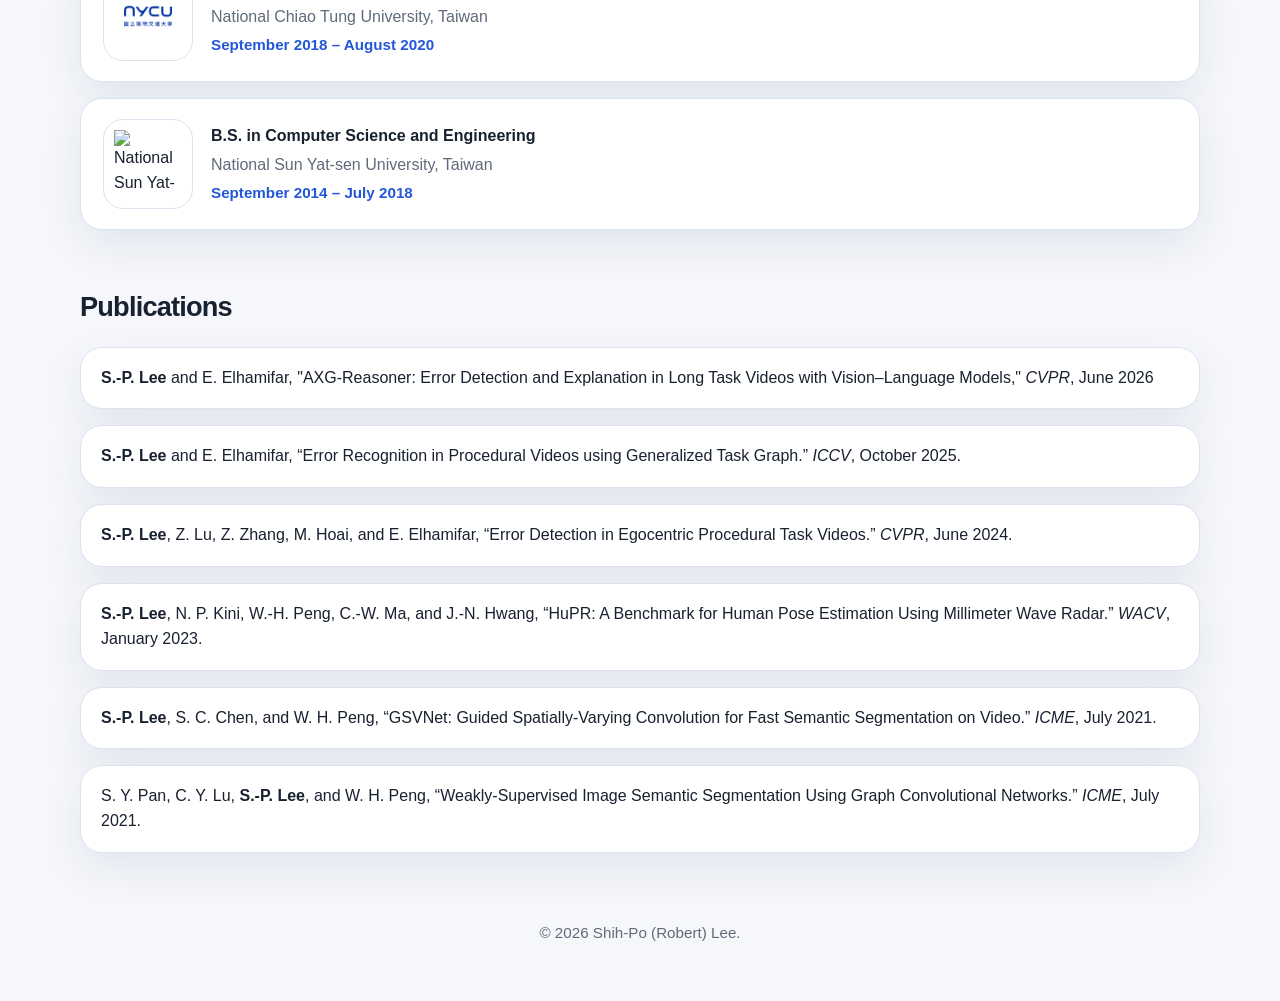
==== commit 4f58ca25: "update" ====
--- a/index.html
+++ b/index.html
@@ -513,9 +513,9 @@
           <!-- <div class="eyebrow">PhD Candidate · Northeastern University</div> -->
           <!-- <h1>Video Understanding, Procedural Reasoning, and Vision-Language Learning</h1> -->
           <p class="subtitle">
-            <span class="highlight">(I am currently open to internship opportunities. Feel free to reach out!)</span> Hello! My name is Shih-Po (Robert) Lee. I am a PhD candidate in the Khoury College of Computer Sciences at Northeastern University, advised by
+            <span class="highlight">(I am currently open to internship opportunities. Feel free to reach out!)</span> Hello! My name is Shih-Po (Robert) Lee. I am a fourth-year PhD student in Khoury College of Computer Sciences at Northeastern University, advised by
             <a href="https://www.khoury.northeastern.edu/home/eelhami/" target="_blank" rel="https://scholar.google.com/citations?user=cpgUf6wAAAAJ&hl=en">Ehsan Elhamifar</a>.
-            My research focuses on video understanding, computer vision, and deep learning. I am currently working on multimodal large language models and vision-language models for understanding long ego/exo-view procedural video.
+            My research focuses on video understanding, computer vision, and deep learning. I am currently working on multimodal large language models and vision-language models for understanding long egocentric procedural videos.
           </p>
           <div class="contact-row">
             <a class="btn btn-primary" href="#research">View Research</a>
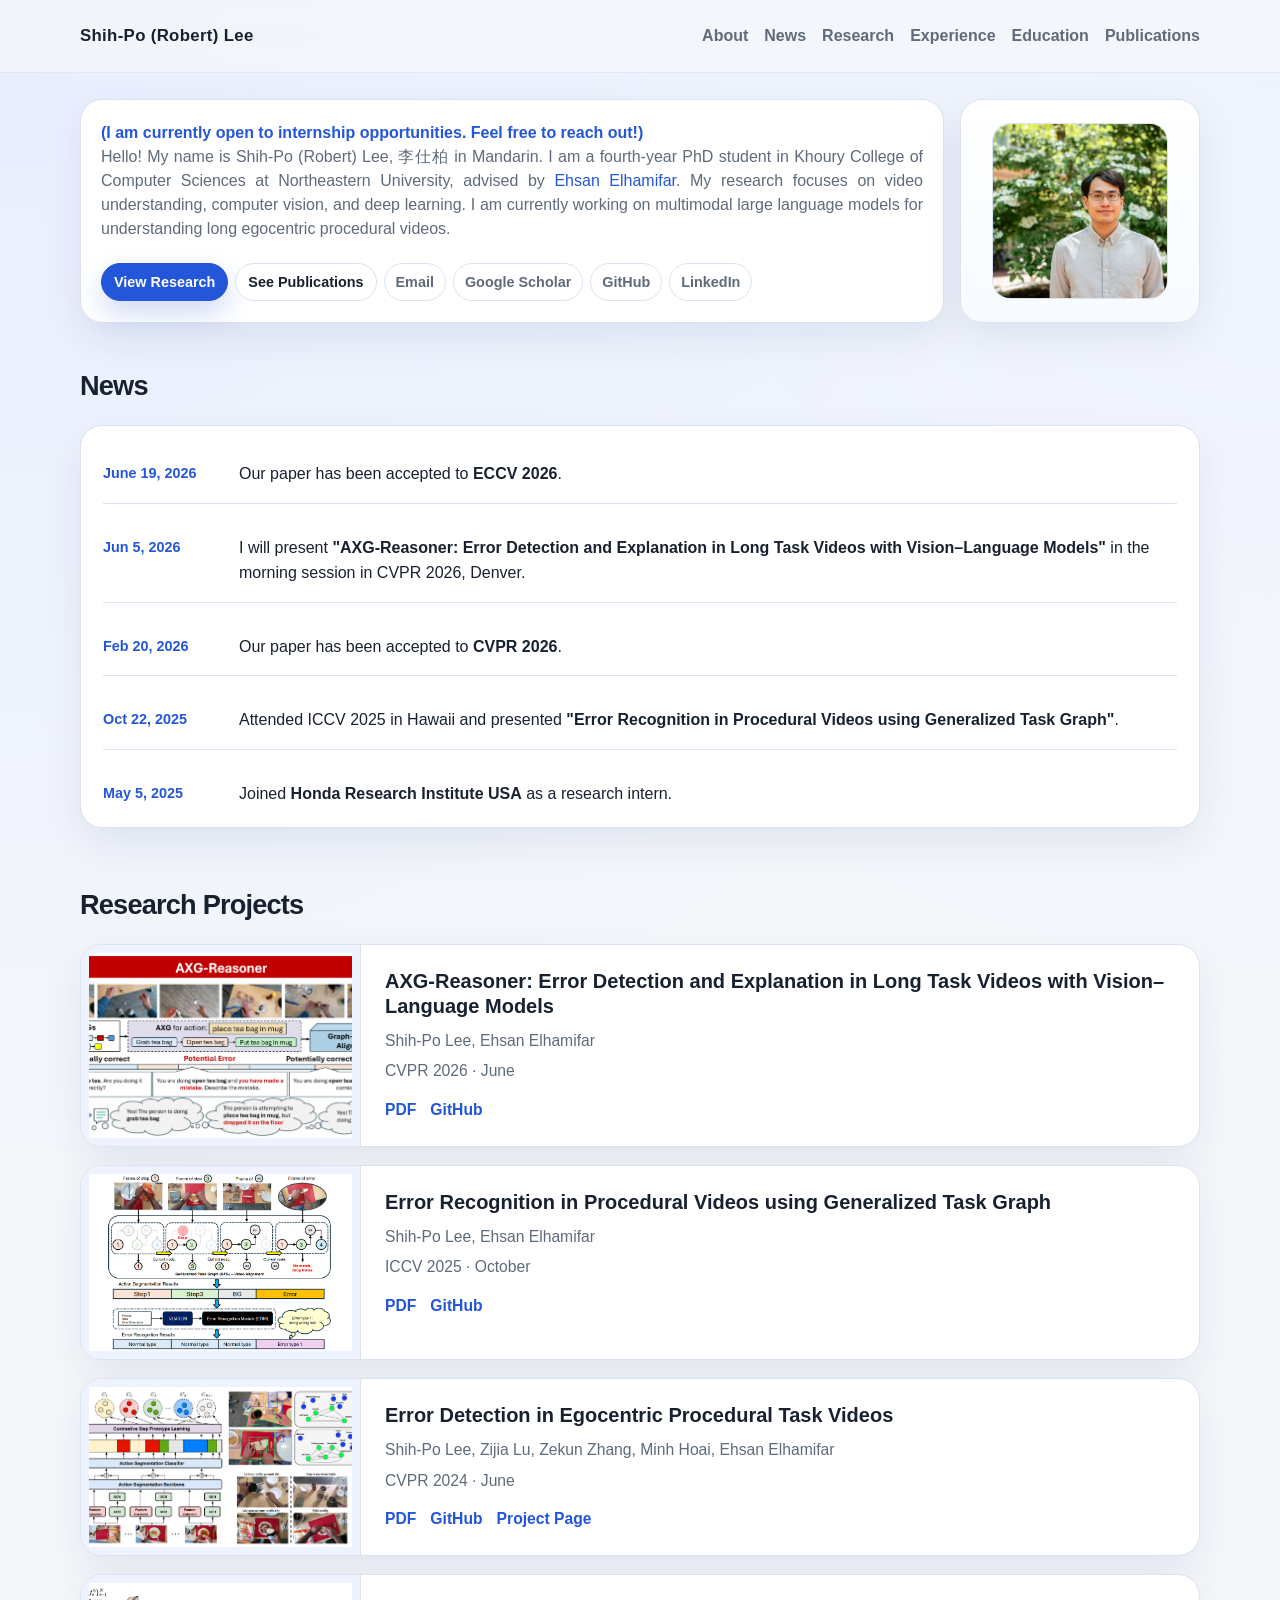
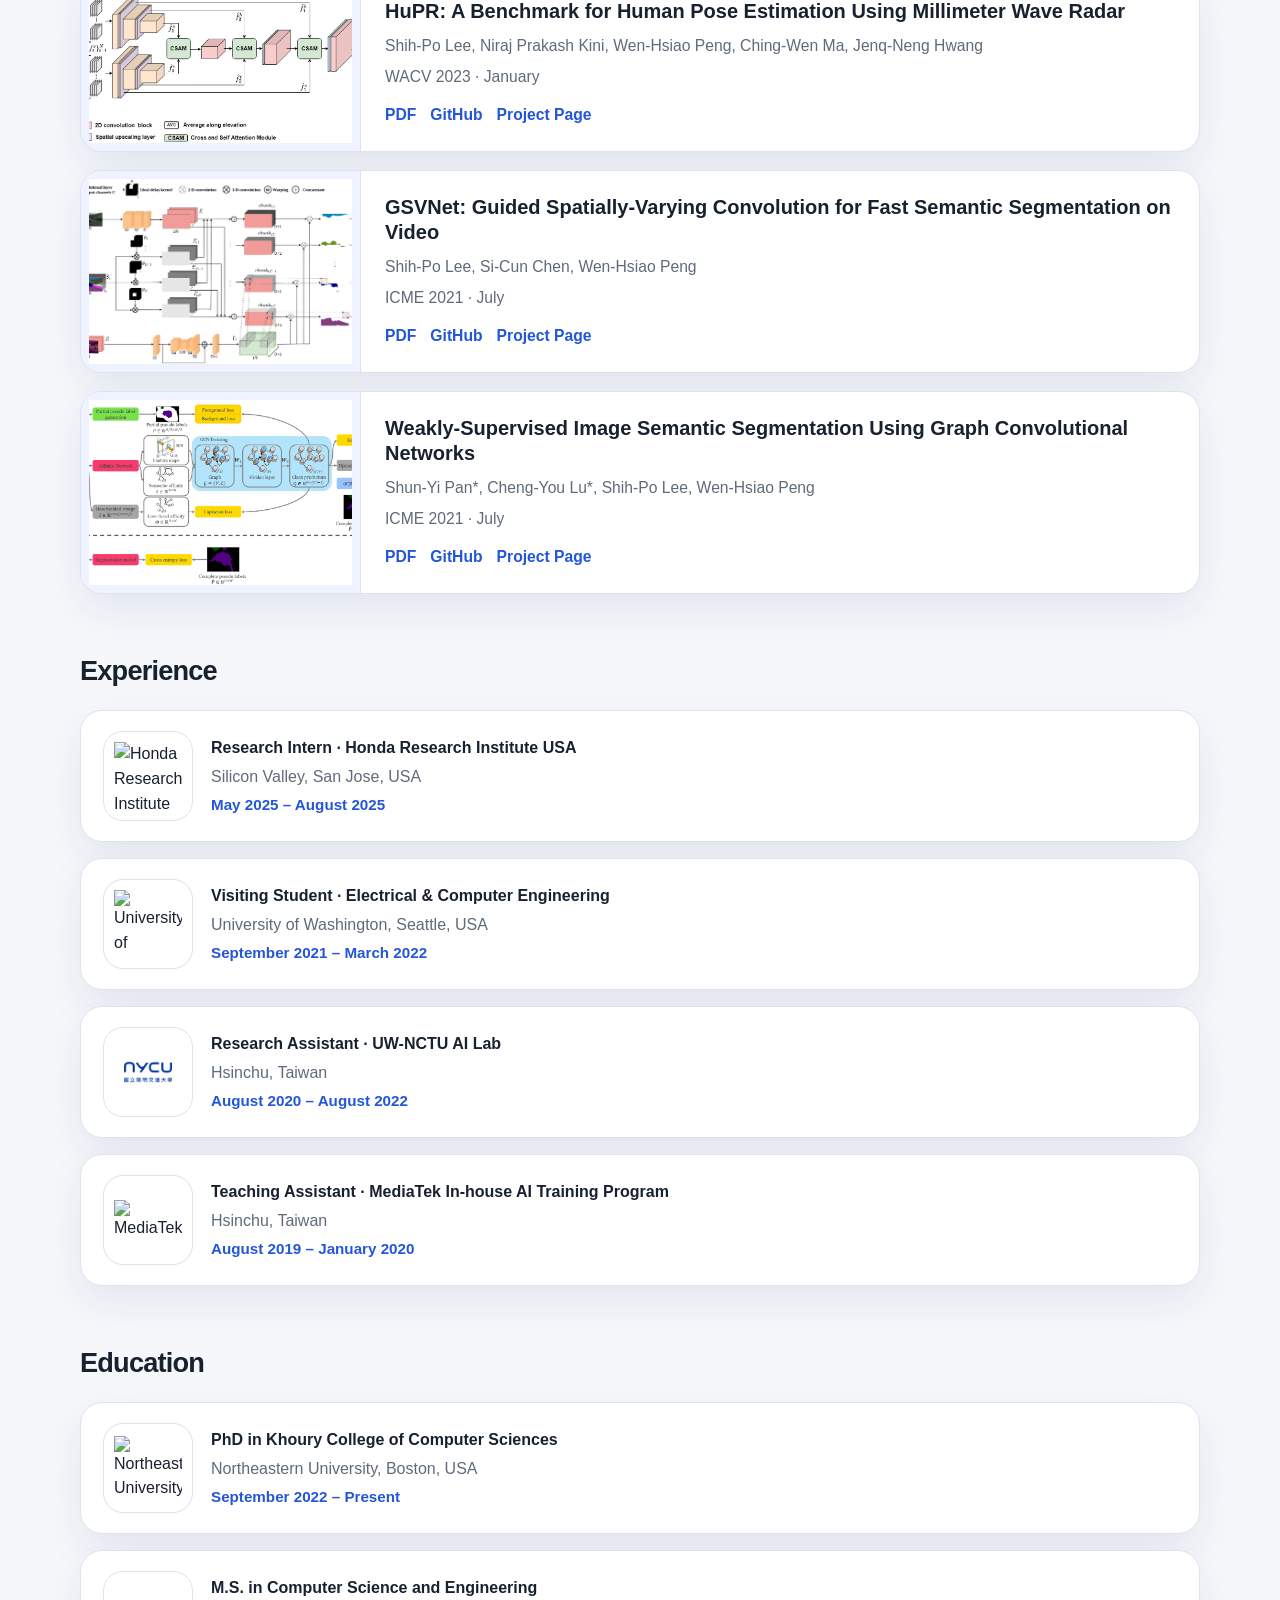
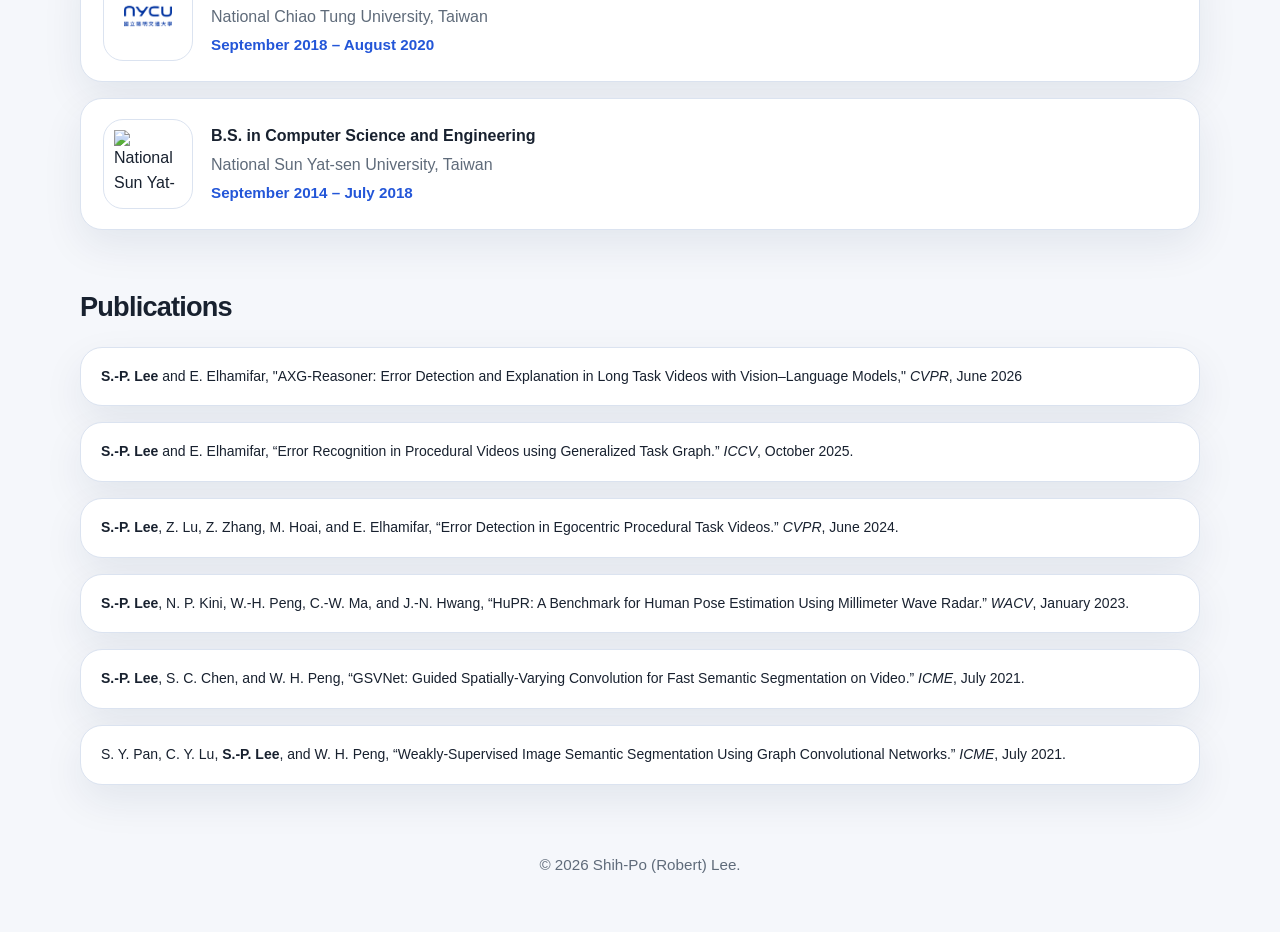
==== commit 9d682b5a: "update" ====
--- a/index.html
+++ b/index.html
@@ -425,6 +425,7 @@
 
     .publication-item {
       padding: 18px 20px;
+      font-size: 14px;
     }
 
     .publication-item strong {
@@ -513,9 +514,10 @@
           <!-- <div class="eyebrow">PhD Candidate · Northeastern University</div> -->
           <!-- <h1>Video Understanding, Procedural Reasoning, and Vision-Language Learning</h1> -->
           <p class="subtitle">
-            <span class="highlight">(I am currently open to internship opportunities. Feel free to reach out!)</span> Hello! My name is Shih-Po (Robert) Lee. I am a fourth-year PhD student in Khoury College of Computer Sciences at Northeastern University, advised by
+            <span class="highlight">(I am currently open to internship opportunities. Feel free to reach out!)</span> <br>
+            Hello! My name is Shih-Po (Robert) Lee, 李仕柏 in Mandarin. I am a fourth-year PhD student in Khoury College of Computer Sciences at Northeastern University, advised by
             <a href="https://www.khoury.northeastern.edu/home/eelhami/" target="_blank" rel="https://scholar.google.com/citations?user=cpgUf6wAAAAJ&hl=en">Ehsan Elhamifar</a>.
-            My research focuses on video understanding, computer vision, and deep learning. I am currently working on multimodal large language models and vision-language models for understanding long egocentric procedural videos.
+            My research focuses on video understanding, computer vision, and deep learning. I am currently working on multimodal large language models for understanding long egocentric procedural videos.
           </p>
           <div class="contact-row">
             <a class="btn btn-primary" href="#research">View Research</a>
@@ -545,6 +547,10 @@
         </div>
         <div class="panel news-grid">
           <div class="news-item">
+            <div class="news-date">June 19, 2026</div>
+            <div class="news-text">Our paper has been accepted to <strong>ECCV 2026</strong>.</div>
+          </div>
+          <div class="news-item">
             <div class="news-date">Jun 5, 2026</div>
             <div class="news-text">I will present <strong>"AXG-Reasoner: Error Detection and Explanation in Long Task Videos with Vision–Language Models"</strong> in the morning session in CVPR 2026, Denver.</div>
           </div>
@@ -560,10 +566,10 @@
             <div class="news-date">May 5, 2025</div>
             <div class="news-text">Joined <strong>Honda Research Institute USA</strong> as a research intern.</div>
           </div>
-          <div class="news-item">
+          <!-- <div class="news-item">
             <div class="news-date">Jun 17, 2024</div>
             <div class="news-text">Attended CVPR 2024 in Seattle and presented <strong>"Error Detection in Egocentric Procedural Task Videos"</strong>.</div>
-          </div>
+          </div> -->
         </div>
       </div>
     </section>
@@ -572,7 +578,7 @@
       <div class="container">
         <div class="section-head">
           <div>
-            <h2>Selected Research Projects</h2>
+            <h2>Research Projects</h2>
             <!-- <p>A cleaner card-based layout that gives each project more visual hierarchy.</p> -->
           </div>
         </div>
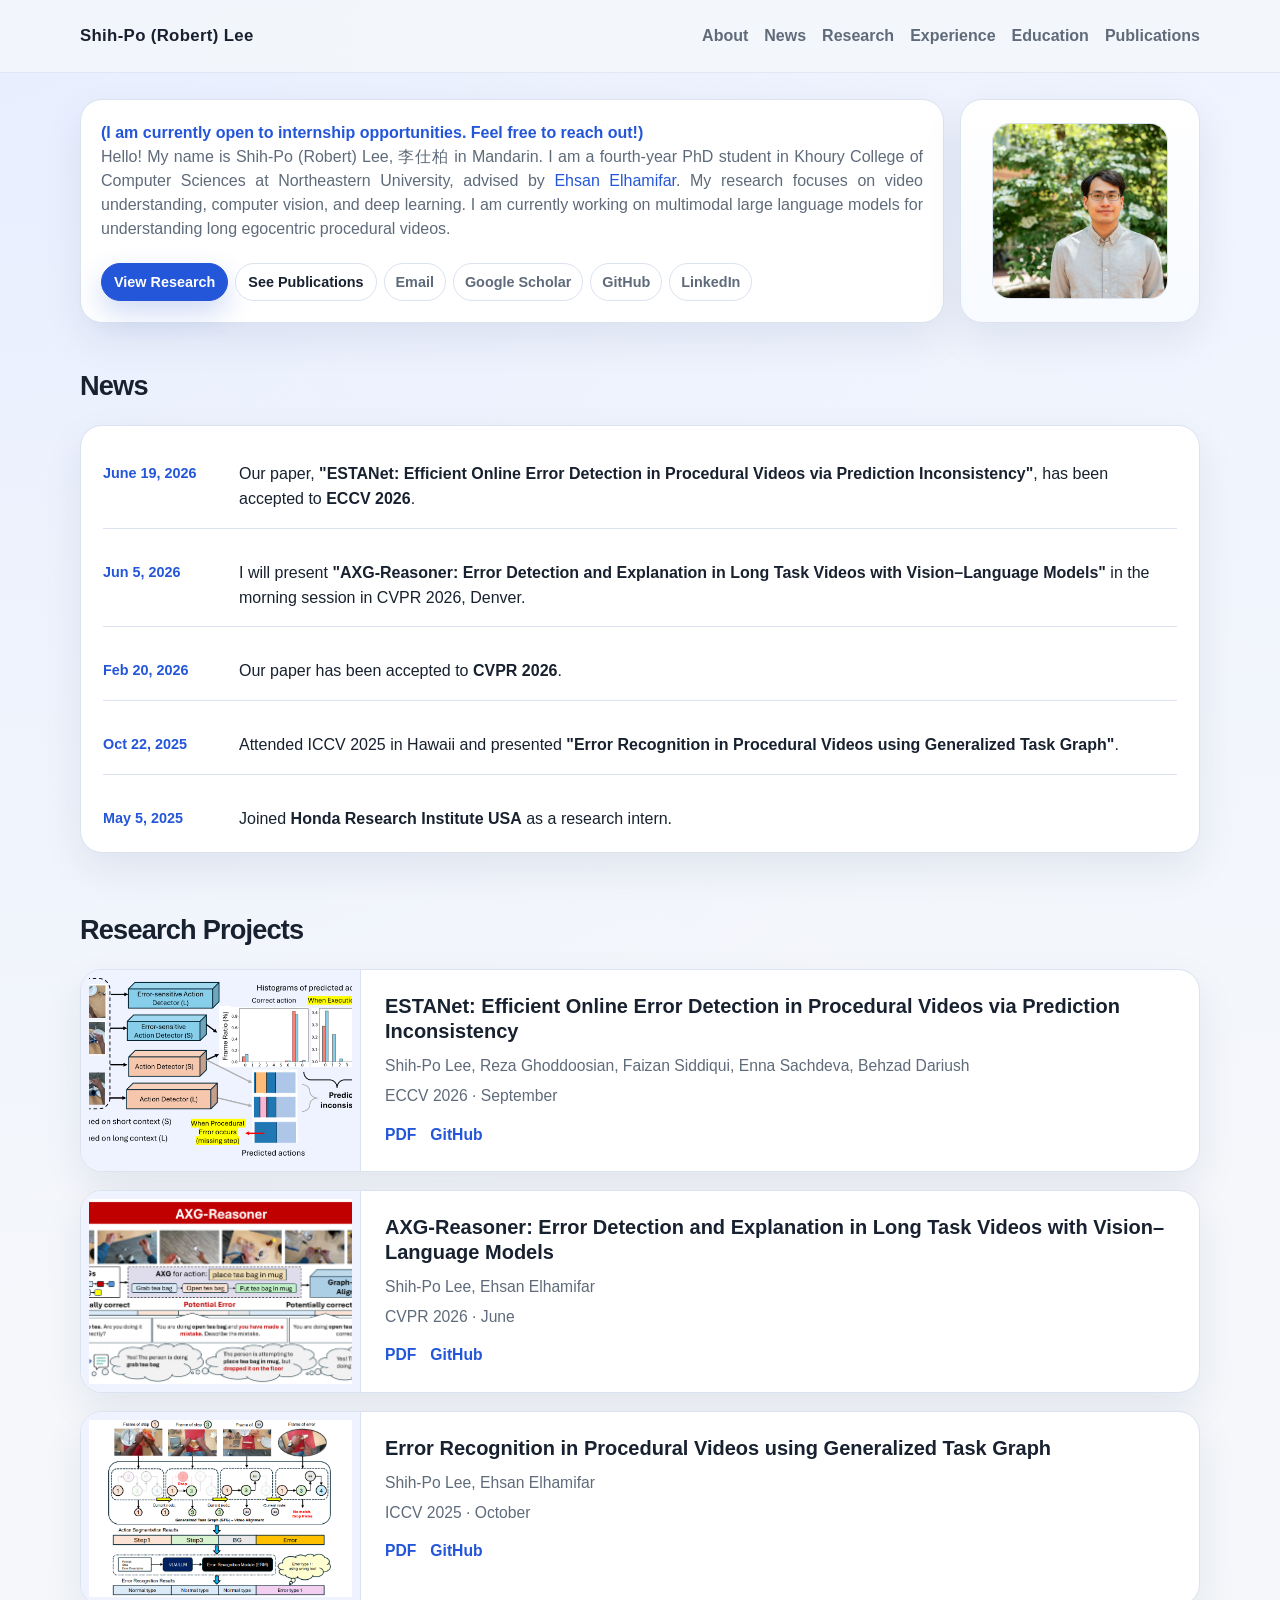
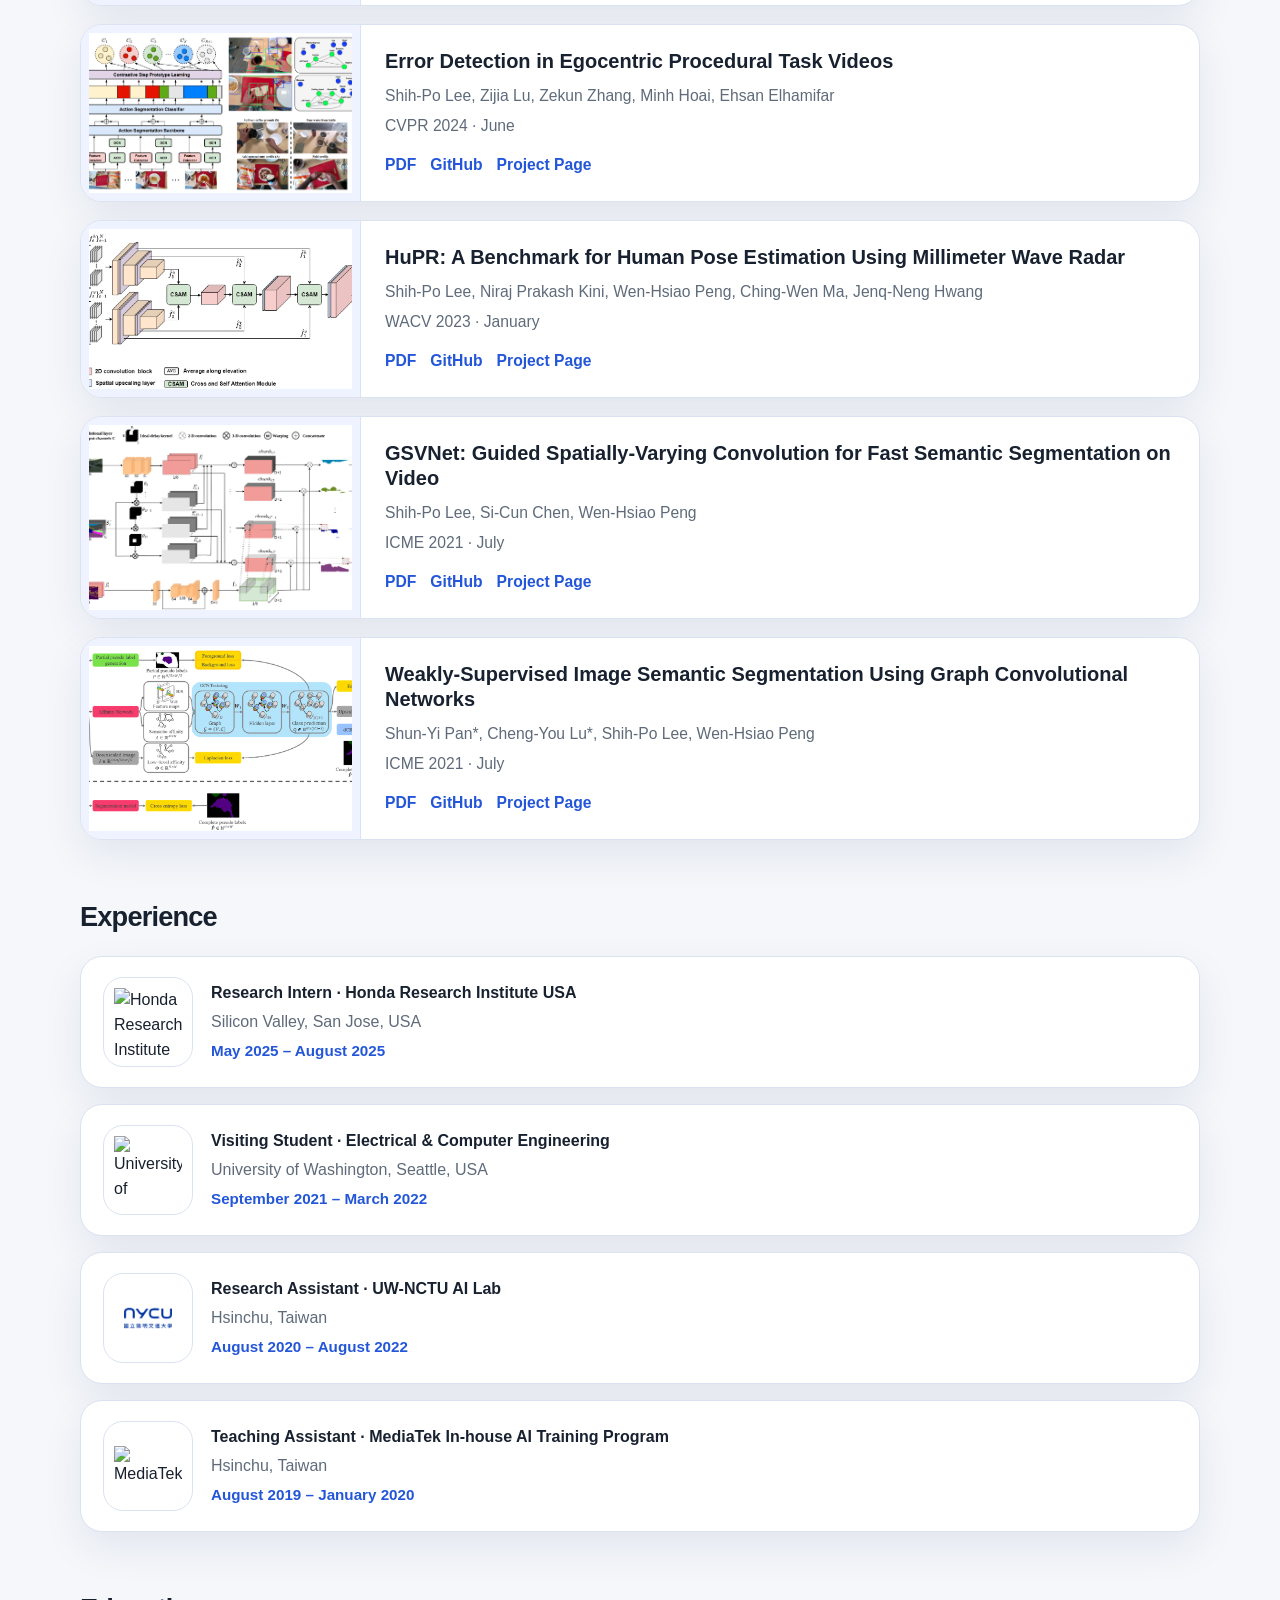
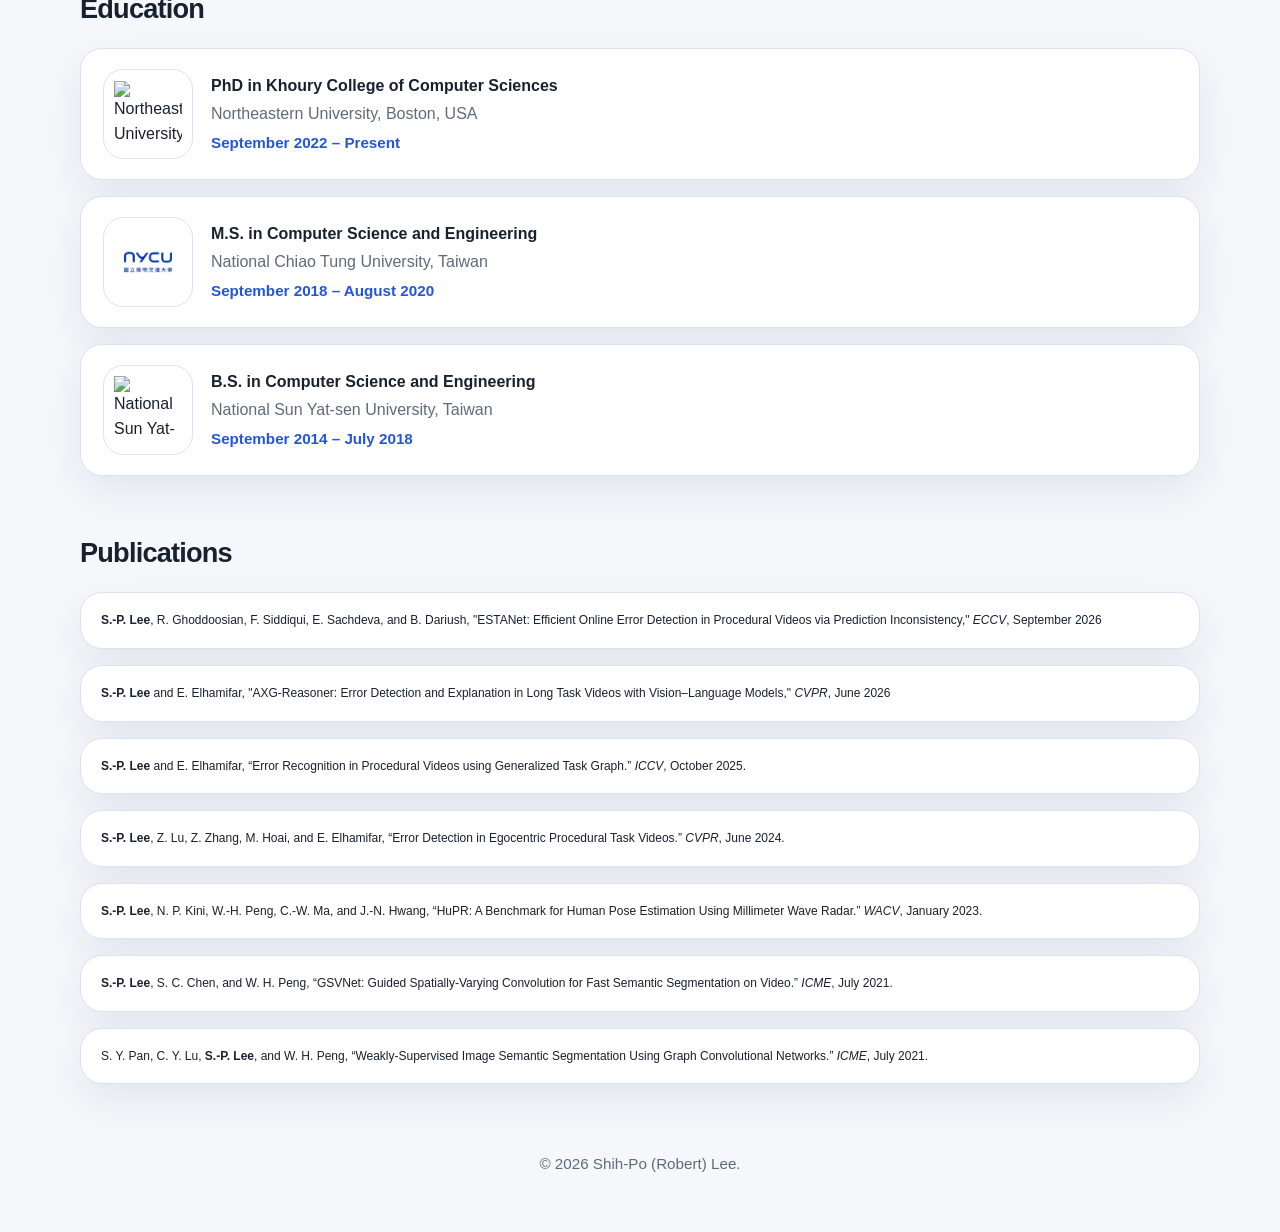
==== commit 363675e8: "update" ====
--- a/index.html
+++ b/index.html
@@ -425,7 +425,7 @@
 
     .publication-item {
       padding: 18px 20px;
-      font-size: 14px;
+      font-size: 12px;
     }
 
     .publication-item strong {
@@ -548,7 +548,7 @@
         <div class="panel news-grid">
           <div class="news-item">
             <div class="news-date">June 19, 2026</div>
-            <div class="news-text">Our paper has been accepted to <strong>ECCV 2026</strong>.</div>
+            <div class="news-text">Our paper, <strong>"ESTANet: Efficient Online Error Detection in Procedural Videos via Prediction Inconsistency"</strong>, has been accepted to <strong>ECCV 2026</strong>.</div>
           </div>
           <div class="news-item">
             <div class="news-date">Jun 5, 2026</div>
@@ -584,6 +584,18 @@
         </div>
 
         <div class="projects">
+          <article class="project-card">
+            <div class="project-media"><img src="figures/ESTANet.png" alt="AXG-Reasoner teaser" /></div>
+            <div class="project-body">
+              <h3>ESTANet: Efficient Online Error Detection in Procedural Videos via Prediction Inconsistency</h3>
+              <div class="authors">Shih-Po Lee, Reza Ghoddoosian, Faizan Siddiqui, Enna Sachdeva, Behzad Dariush</div>
+              <div class="venue">ECCV 2026 · September</div>
+              <div class="project-links">
+                <a href="https://arxiv.org/abs/2606.25317" target="_blank" rel="noreferrer">PDF</a>
+                <a href="https://github.com/robert80203/ESTANet" target="_blank" rel="noreferrer">GitHub</a>
+              </div>
+            </div>
+          </article>
           <article class="project-card">
             <div class="project-media"><img src="figures/AXG-Reasoner.png" alt="AXG-Reasoner teaser" /></div>
             <div class="project-body">
@@ -759,6 +771,7 @@
           </div>
         </div>
         <div class="publication-list">
+          <div class="publication-item"><strong>S.-P. Lee</strong>, R. Ghoddoosian, F. Siddiqui, E. Sachdeva, and B. Dariush, "ESTANet: Efficient Online Error Detection in Procedural Videos via Prediction Inconsistency," <em>ECCV</em>, September 2026</div>
           <div class="publication-item"><strong>S.-P. Lee</strong> and E. Elhamifar, "AXG-Reasoner: Error Detection and Explanation in Long Task Videos with Vision–Language Models," <em>CVPR</em>, June 2026</div>
           <div class="publication-item"><strong>S.-P. Lee</strong> and E. Elhamifar, “Error Recognition in Procedural Videos using Generalized Task Graph.” <em>ICCV</em>, October 2025.</div>
           <div class="publication-item"><strong>S.-P. Lee</strong>, Z. Lu, Z. Zhang, M. Hoai, and E. Elhamifar, “Error Detection in Egocentric Procedural Task Videos.” <em>CVPR</em>, June 2024.</div>
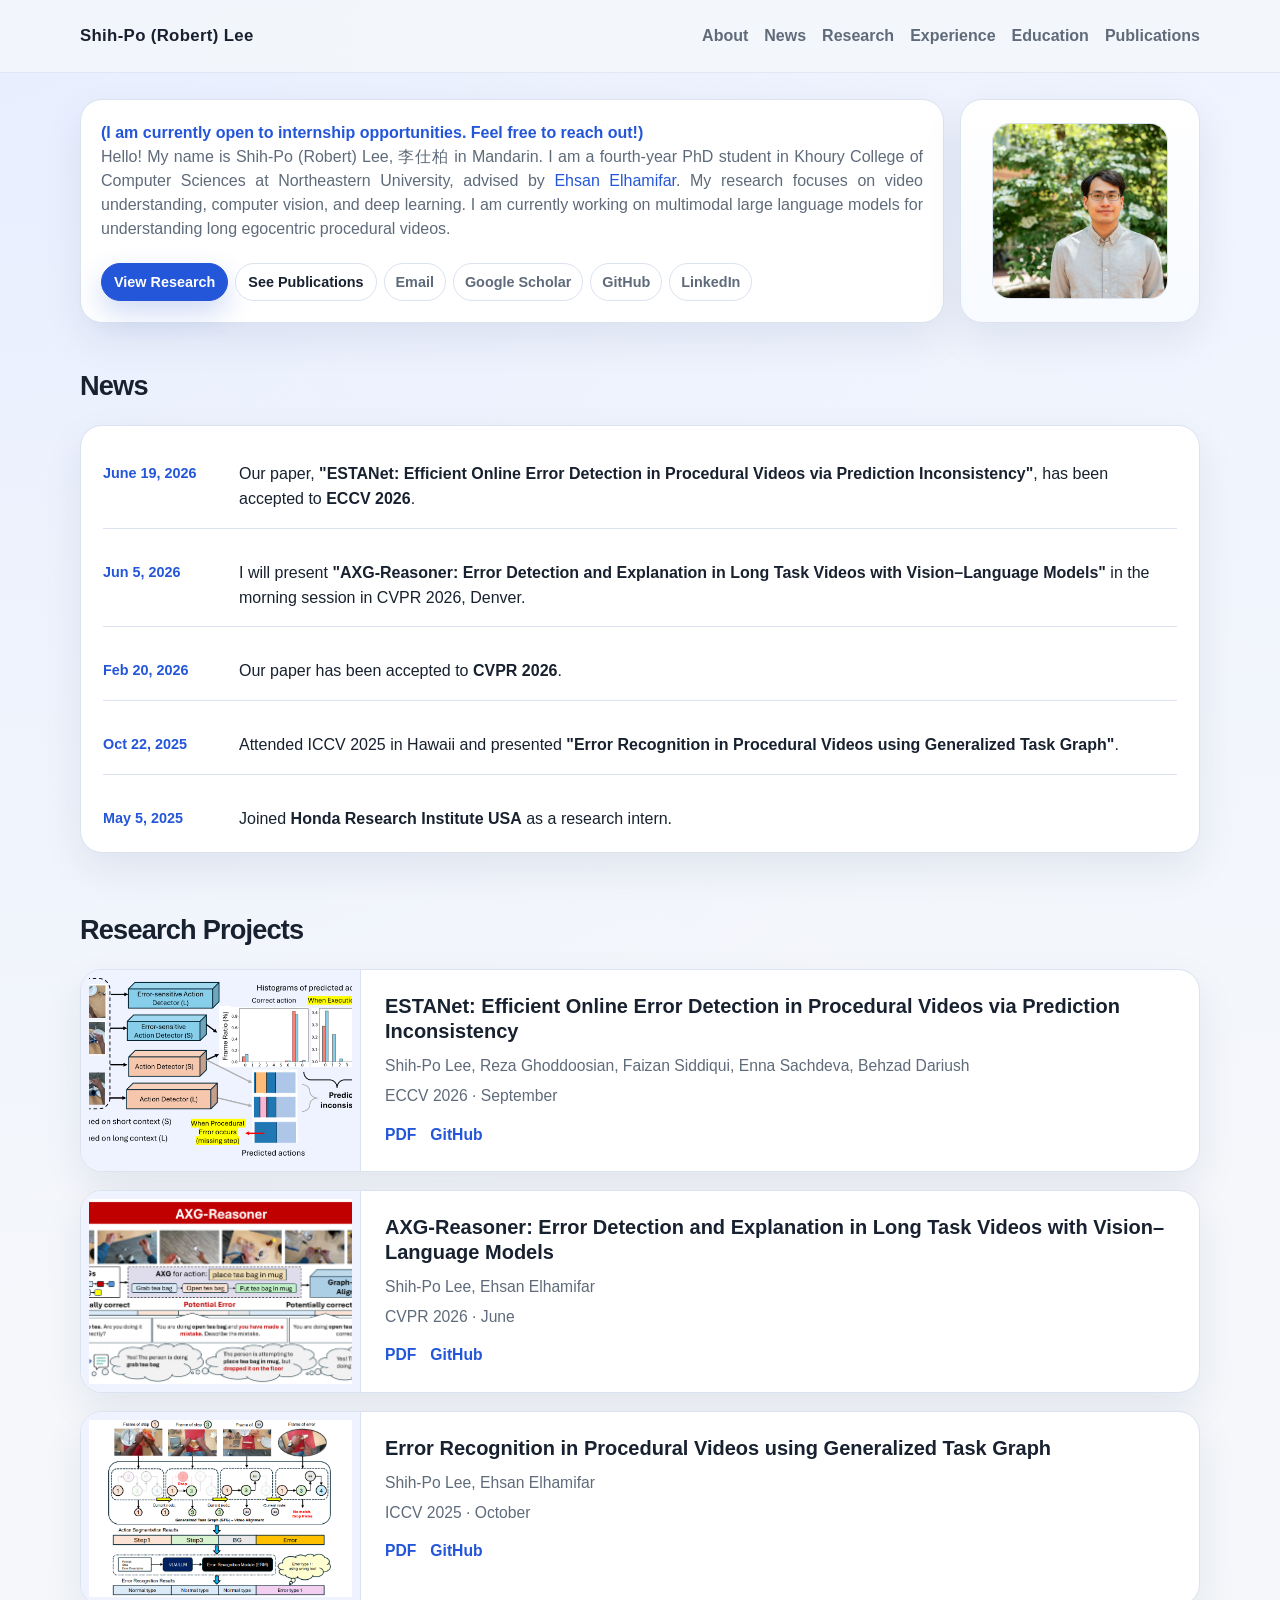
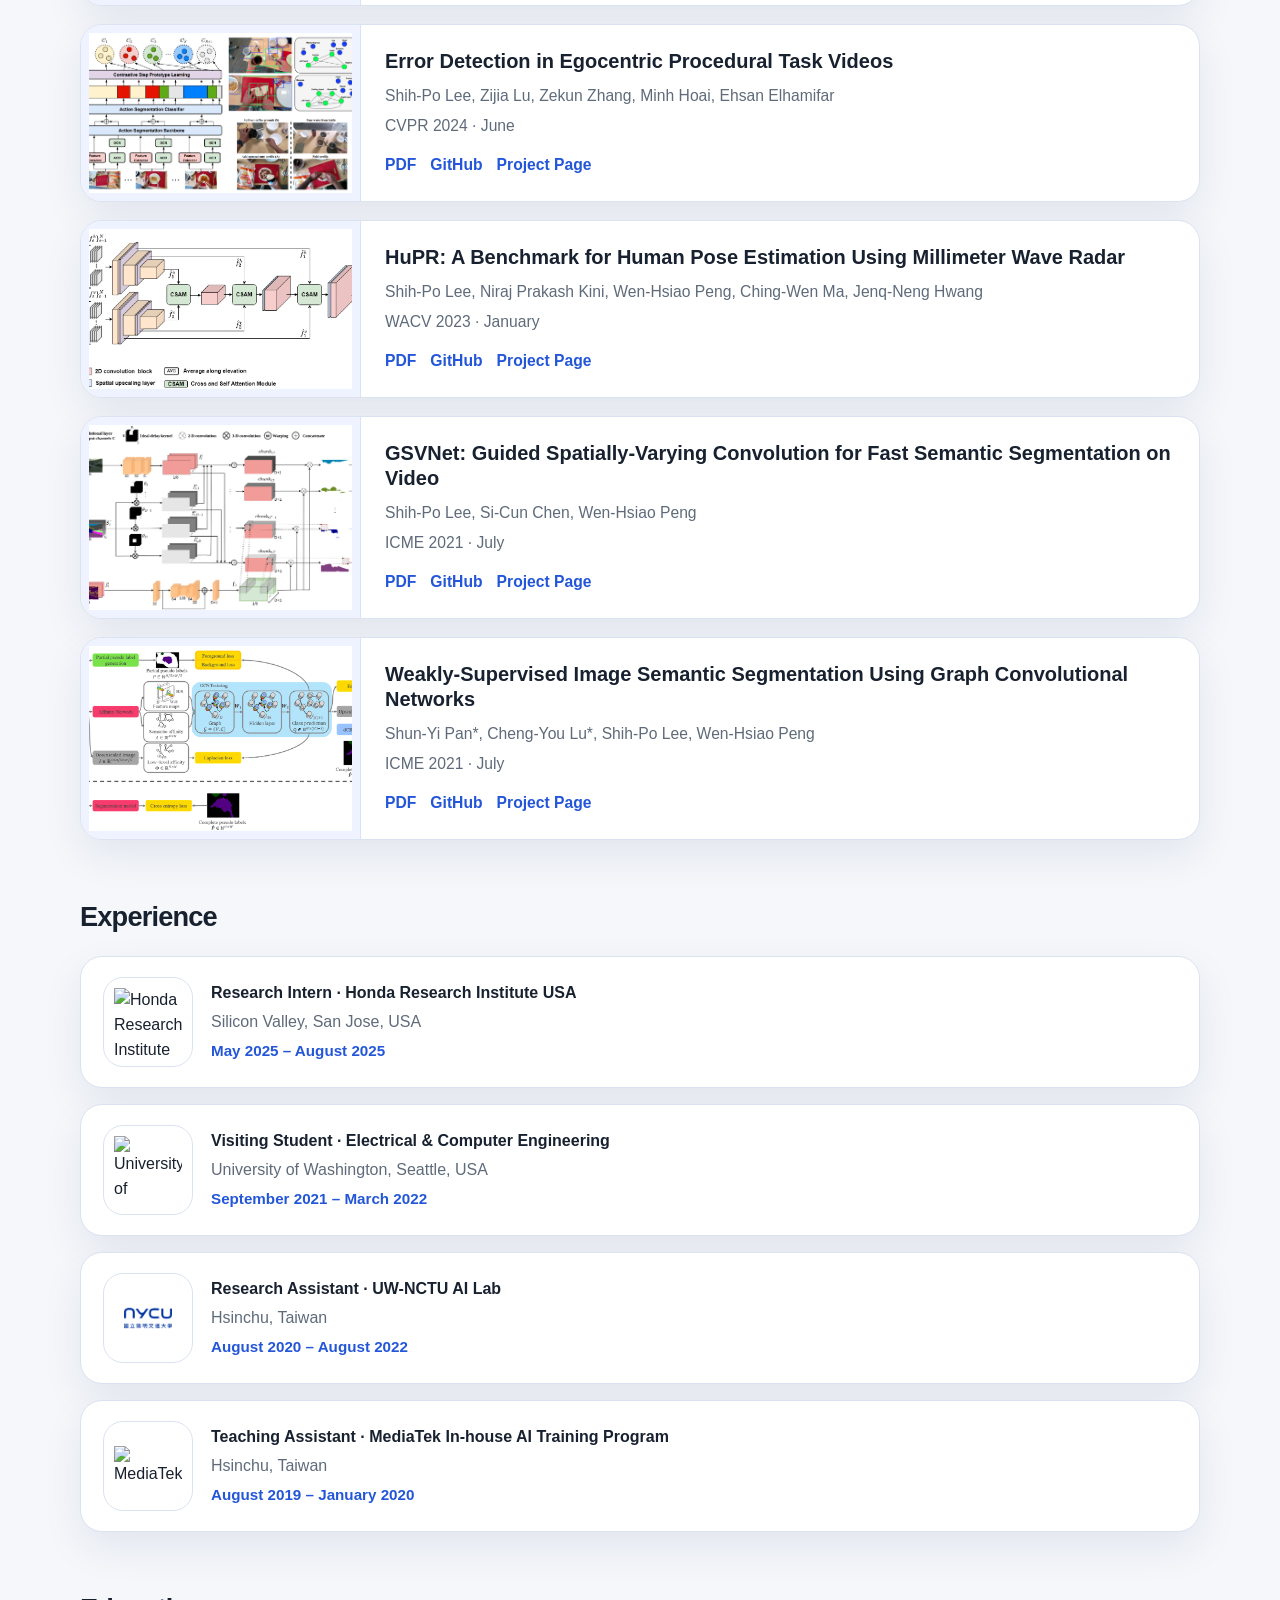
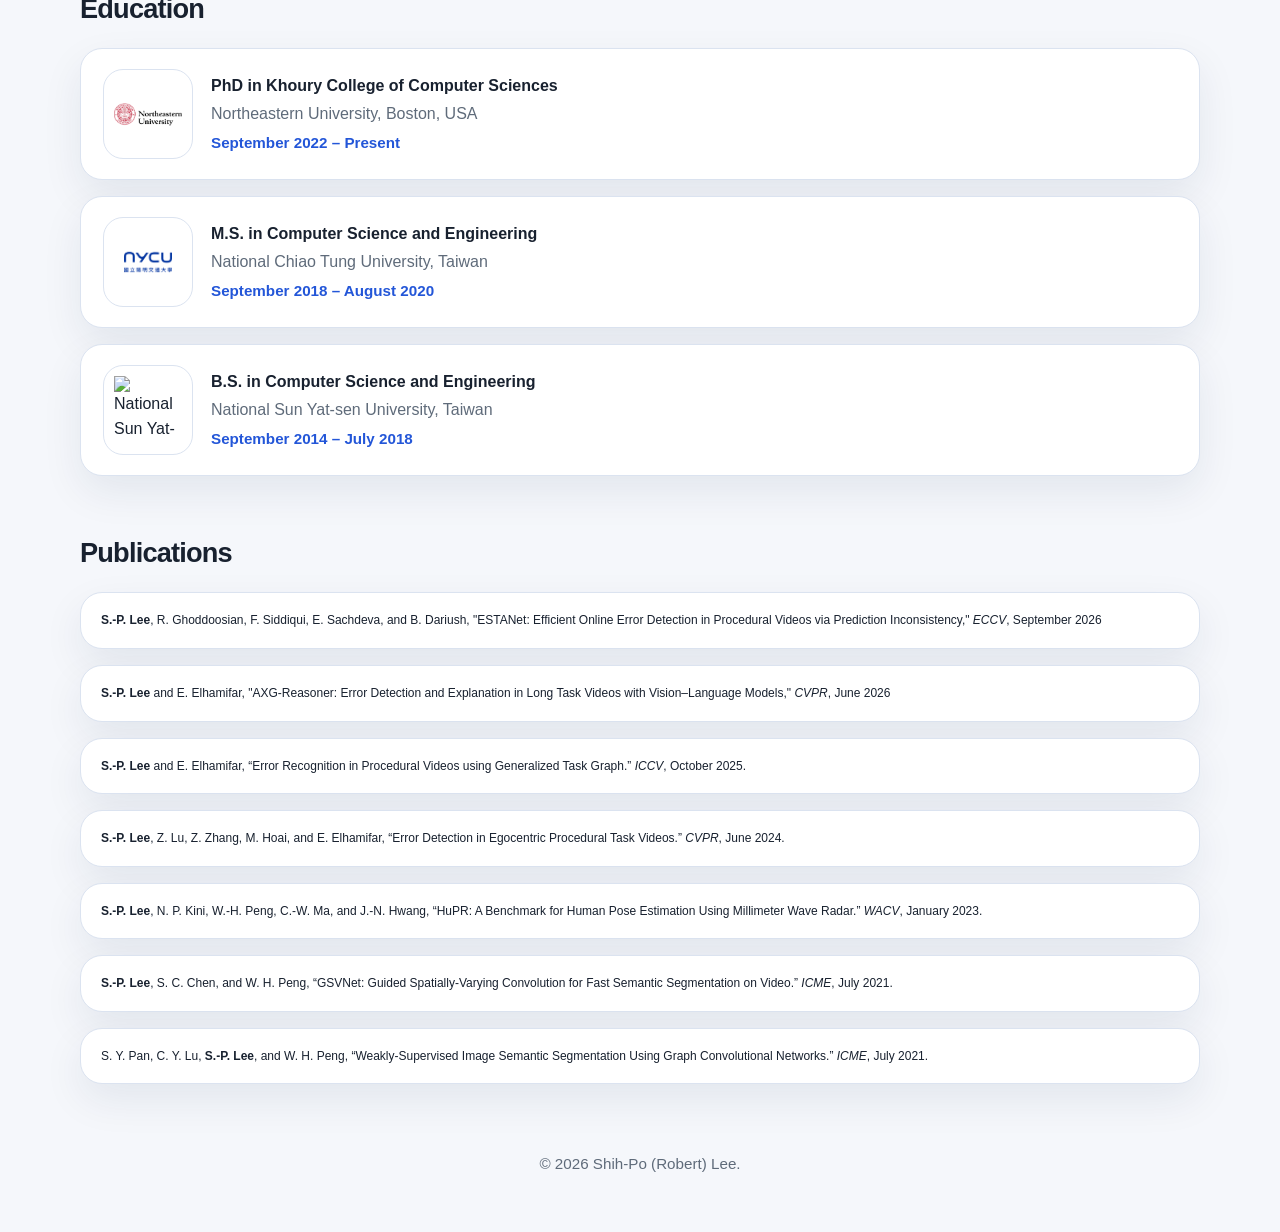
==== commit 44729938: "update" ====
--- a/index.html
+++ b/index.html
@@ -735,7 +735,7 @@
         </div>
         <div class="timeline">
           <div class="timeline-item">
-            <div class="logo-wrap"><img src="https://brand.northeastern.edu/wp-content/uploads/2022/06/ac-grid-4-red-1.svg" alt="Northeastern University" /></div>
+            <div class="logo-wrap"><img src="figures/Northeastern-University-Logo.webp" alt="Northeastern University" /></div>
             <div>
               <div class="timeline-role">PhD in Khoury College of Computer Sciences</div>
               <div class="timeline-meta">Northeastern University, Boston, USA</div>
